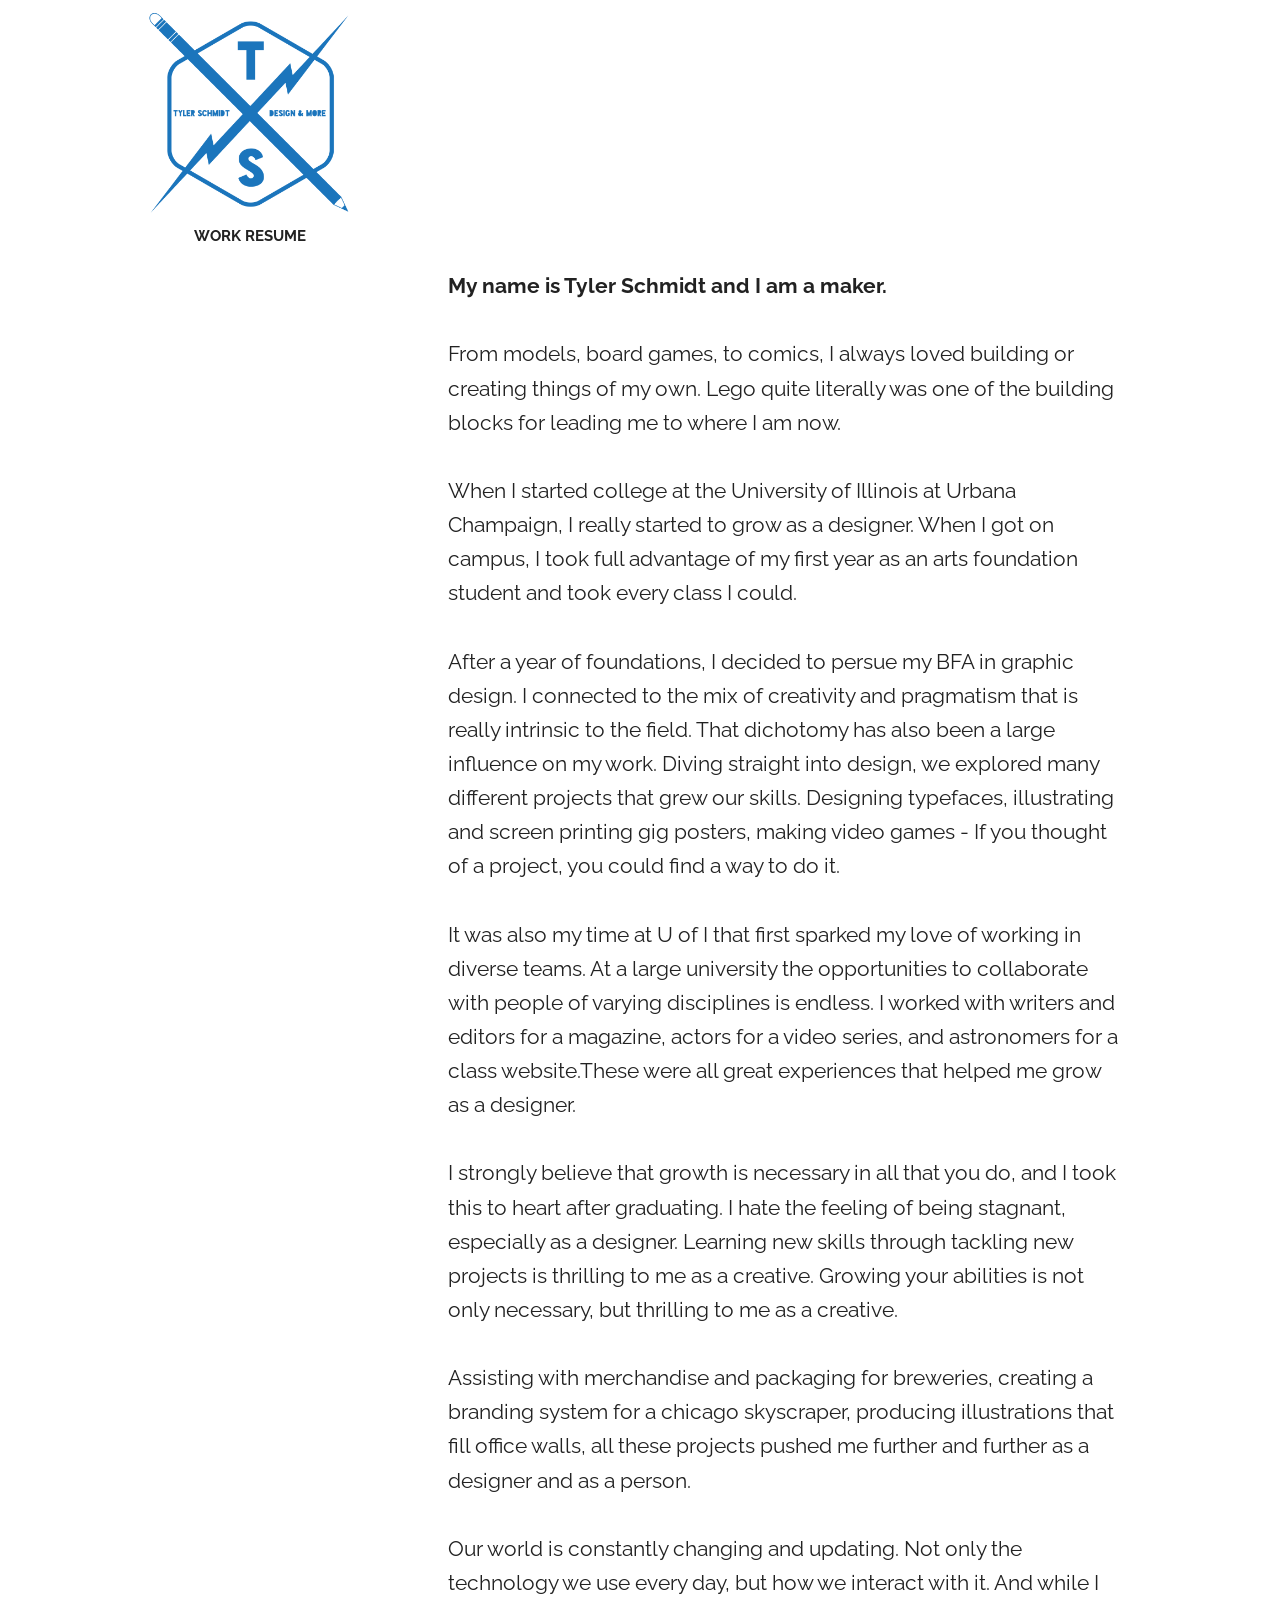
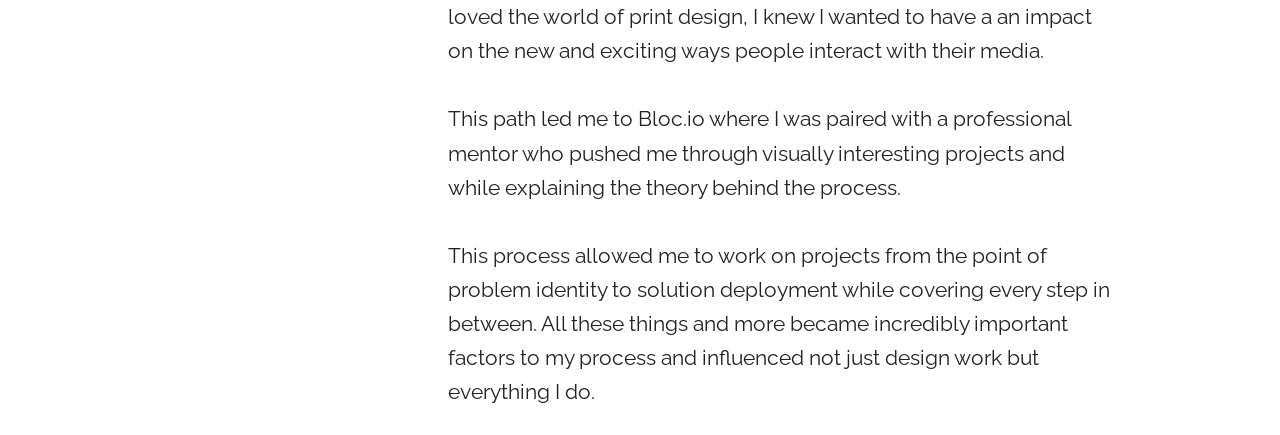
==== about.html @ 6296e6a7 "copy fix" ====
<!DOCTYPE html>
<html lang="en">
<head>

  <!-- Basic Page Needs
  –––––––––––––––––––––––––––––––––––––––––––––––––– -->
  <meta charset="utf-8">
  <title>Tyler Schmidt</title>
  <meta name="description" content="">
  <meta name="author" content="">

  <!-- Mobile Specific Metas
  –––––––––––––––––––––––––––––––––––––––––––––––––– -->
  <meta name="viewport" content="width=device-width, initial-scale=1">

  <!-- FONT
  –––––––––––––––––––––––––––––––––––––––––––––––––– -->
  <link href="//fonts.googleapis.com/css?family=Raleway:400,300,600" rel="stylesheet" type="text/css">

  <!-- CSS
  –––––––––––––––––––––––––––––––––––––––––––––––––– -->
  <link rel="stylesheet" href="css/styles.css">
  <link rel="stylesheet" href="css/normalize.css">
  <link rel="stylesheet" href="css/skeleton.css">

  <!-- Favicon
  –––––––––––––––––––––––––––––––––––––––––––––––––– -->
  <link rel="icon" type="image/png" href="images/favicon.png">

</head>
<body>

  <!-- Primary Page Layout
  –––––––––––––––––––––––––––––––––––––––––––––––––– -->
    <div class="container">
    <div class="row">
      <div class="fixed-left">
        <a href="work.html">
        <img class="scale" src="images/logo.png">
        </a>
        <br>
       <a href="work.html"><b>WORK</b></a>
       <a href="resume.html"><b>RESUME</b></a>
      </div>
      <div class="fixed-right">
        <div class="header"></div>
        <p>
          <br>
          <b>My name is Tyler Schmidt and I am a maker.</b>
          <br>
          <br>
          From models, board games, to comics, I always loved building or creating things of my own. Lego quite literally was one of the building blocks for leading me to where I am now.
          <br>
          <br>
          When I started college at the University of Illinois at Urbana Champaign, I really started to grow as a designer. When I got on campus, I took full advantage of my first year as an arts foundation student and took every class I could. 
          <br>
          <br>
          After a year of foundations, I decided to persue my BFA in graphic design. I connected to the mix of creativity and pragmatism that is really intrinsic to the field. That dichotomy has also been a large influence on my work. Diving straight into design, we explored many different projects that grew our skills. Designing typefaces, illustrating and screen printing gig posters, making video games - If you thought of a project, you could find a way to do it. 
          <br>
          <br>
          It was also my time at U of I that first sparked my love of working in diverse teams. At a large university the opportunities to collaborate with people of varying disciplines is endless. I worked with writers and editors for a magazine, actors for a video series, and astronomers for a class website.These were all great experiences that helped me grow as a designer.
          <br>
          <br>
          I strongly believe that growth is necessary in all that you do, and I took this to heart after graduating. I hate the feeling of being stagnant, especially as a designer. Learning new skills through tackling new projects is thrilling to me as a creative. Growing your abilities is not only necessary, but thrilling to me as a creative. 
          <br>
          <br>
          Assisting with merchandise and packaging for breweries, creating a branding system for a chicago skyscraper, producing illustrations that fill office walls, all these projects pushed me further and further as a designer and as a person.
          <br>
          <br>
          Our world is constantly changing and updating. Not only the technology we use every day, but how we interact with it. And while I loved the world of print design, I knew I wanted to have a an impact on the new and exciting ways people interact with their media. 
          <br>
          <br>
          This path led me to Bloc.io where I was paired with a professional mentor who pushed me through visually interesting projects and while explaining the theory behind the process.
          <br>
          <br>
          This process allowed me to work on projects from the point of problem identity to solution deployment while covering every step in between.
          All these things and more became incredibly important factors to my process and influenced not just design work but everything I do. 
        </p>
      </div>
    </div>
   </div>


<!-- End Document
  –––––––––––––––––––––––––––––––––––––––––––––––––– -->
</body>
</html>
---- css/styles.css ----
.scale {
  width: 90%;
}

.scale-work {
  max-width: 80%;
  padding-top: 15px;
  margin: auto;
}

.index-logo{
  width: 80%;
  margin-top: 40%;
}

.fixed-left {
  width: 80%;
  margin: 0 auto;
  text-align: center;
}

.fixed-right {
  width: 90%;
  margin: 0 5%;
}

.main-link {
  text-align: center;
  padding-top: 200px;
  color: white;
}

.main-nav {
  width: 50%;
  height: 33vh;
  text-align: center;
  float: left;
}

.tappist {
  width: 50%;
  height: 33vh;
  text-align: center;
  float: left;
  background-image: url('http://imgur.com/SDOyzI8.jpg');
  background-size: cover;
  background-position: center center;
}

.waystone {
  width: 50%;
  height: 33vh;
  text-align: center;
  float: left;
  background-image: url('http://imgur.com/ILhLf4K.jpg');
  background-size: cover;
  background-position: center center;
}

.branding {
  width: 50%;
  height: 33vh;
  text-align: center;
  float: left;
  background-image: url('http://i.imgur.com/ACU91BP.jpg');
  background-size: cover;
  background-position: center center;
}

.marketing {
  width: 50%;
  height: 33vh;
  text-align: center;
  float: left;
  background-image: url('http://imgur.com/lJAClPS.jpg');
  background-size: cover;
  background-position: center center;
}

.more {
  width: 50%;
  height: 33vh;
  text-align: center;
  float: left;
  background-image: url('http://imgur.com/Svy7tTg.jpg');
  background-size: cover;
  background-position: center center;
}

.tappist:hover > .overlay {
    position: absolute;
    top: 0;
    width:100%;
    height:100%;
    left: 0;
    background-color:#000;
    opacity:0.5;
    z-index: 100;
    display: block;
}

.info {
  display: none;
  position: absolute;
  top: 100px;
  left: 0;
  text-align: center;
}


@media (min-width: 768px) {
  .fixed-left {
    position: fixed;
    width: 18%;
    text-align: center;
    margin-left: -2%;
  }

  .fixed-right {
    width: 70%;
    margin-left: 30%;
  }

  .index-logo {
    width: 70%;
    margin-top: 10%;
  }

  .scale-work {
  height: 80%;
  padding-top: 15px;
}


}

article {
  padding-top: 50px;
}

.background-home {
  background-image: url('http://i.imgur.com/KMJ0G2o.jpg');
  background-size: cover;
  background-position: center center;
  height: 100vh;
  text-align: center;
  display: fixed;
}

.background {
  background-image: url('http://www.photos-public-domain.com/wp-content/uploads/2012/05/ivory-off-white-paper-texture.jpg');
  background-size: cover;
  background-position: center center;
  height: 100vh;
  text-align: center;
  display: fixed;
}

p {
  text-align: left;
  font-size: 16pt;
}

.internal-image {
  background-size: cover;
  background-position: center center;
  width: auto;
}

.header {
  background-image: url('http://i.imgur.com/KMJ0G2o.jpg');
  background-size: cover;
  background-position: center center;
  height: 25vh;
  margin-top: 10px;
  text-align: center;
}

.header-tap {
  background-image: url('http://imgur.com/SDOyzI8.jpg');
  background-size: cover;
  background-position: center center;
  height: 25vh;
  margin-top: 10px;
  text-align: center;
}

.header-waystone {
  background-image: url('http://imgur.com/ILhLf4K.jpg');
  background-size: cover;
  background-position: center center;
  height: 25vh;
  margin-top: 10px;
  text-align: center;
}

.rslides {
  position: relative;
  list-style: none;
  overflow: hidden;
  width: 100%;
  padding: 0;
  margin: 0;
  }

.rslides li {
  -webkit-backface-visibility: hidden;
  position: absolute;
  display: none;
  width: 100%;
  left: 0;
  top: 0;
  }

.rslides li:first-child {
  position: relative;
  display: block;
  float: left;
  }

.rslides img {
  display: block;
  height: auto;
  float: left;
  width: 100%;
  border: 0;
  }
---- css/skeleton.css ----
/*
* Skeleton V2.0.4
* Copyright 2014, Dave Gamache
* www.getskeleton.com
* Free to use under the MIT license.
* http://www.opensource.org/licenses/mit-license.php
* 12/29/2014
*/


/* Table of contents
––––––––––––––––––––––––––––––––––––––––––––––––––
- Grid
- Base Styles
- Typography
- Links
- Buttons
- Forms
- Lists
- Code
- Tables
- Spacing
- Utilities
- Clearing
- Media Queries
*/


/* Grid
–––––––––––––––––––––––––––––––––––––––––––––––––– */
.container {
  position: relative;
  width: 100%;
  max-width: 960px;
  margin: 0 auto;
  padding: 0 20px;
  box-sizing: border-box; }
.column,
.columns {
  width: 100%;
  float: left;
  box-sizing: border-box; }

/* For devices larger than 400px */
@media (min-width: 400px) {
  .container {
    width: 85%;
    padding: 0; }
}

/* For devices larger than 550px */
@media (min-width: 550px) {
  .container {
    width: 80%; }
  .column,
  .columns {
    margin-left: 4%; }
  .column:first-child,
  .columns:first-child {
    margin-left: 0; }

  .one.column,
  .one.columns                    { width: 4.66666666667%; }
  .two.columns                    { width: 13.3333333333%; }
  .three.columns                  { width: 22%;            }
  .four.columns                   { width: 30.6666666667%; }
  .five.columns                   { width: 39.3333333333%; }
  .six.columns                    { width: 48%;            }
  .seven.columns                  { width: 56.6666666667%; }
  .eight.columns                  { width: 65.3333333333%; }
  .nine.columns                   { width: 74.0%;          }
  .ten.columns                    { width: 82.6666666667%; }
  .eleven.columns                 { width: 91.3333333333%; }
  .twelve.columns                 { width: 100%; margin-left: 0; }

  .one-third.column               { width: 30.6666666667%; }
  .two-thirds.column              { width: 65.3333333333%; }

  .one-half.column                { width: 48%; }

  /* Offsets */
  .offset-by-one.column,
  .offset-by-one.columns          { margin-left: 8.66666666667%; }
  .offset-by-two.column,
  .offset-by-two.columns          { margin-left: 17.3333333333%; }
  .offset-by-three.column,
  .offset-by-three.columns        { margin-left: 26%;            }
  .offset-by-four.column,
  .offset-by-four.columns         { margin-left: 34.6666666667%; }
  .offset-by-five.column,
  .offset-by-five.columns         { margin-left: 43.3333333333%; }
  .offset-by-six.column,
  .offset-by-six.columns          { margin-left: 52%;            }
  .offset-by-seven.column,
  .offset-by-seven.columns        { margin-left: 60.6666666667%; }
  .offset-by-eight.column,
  .offset-by-eight.columns        { margin-left: 69.3333333333%; }
  .offset-by-nine.column,
  .offset-by-nine.columns         { margin-left: 78.0%;          }
  .offset-by-ten.column,
  .offset-by-ten.columns          { margin-left: 86.6666666667%; }
  .offset-by-eleven.column,
  .offset-by-eleven.columns       { margin-left: 95.3333333333%; }

  .offset-by-one-third.column,
  .offset-by-one-third.columns    { margin-left: 34.6666666667%; }
  .offset-by-two-thirds.column,
  .offset-by-two-thirds.columns   { margin-left: 69.3333333333%; }

  .offset-by-one-half.column,
  .offset-by-one-half.columns     { margin-left: 52%; }

}


/* Base Styles
–––––––––––––––––––––––––––––––––––––––––––––––––– */
/* NOTE
html is set to 62.5% so that all the REM measurements throughout Skeleton
are based on 10px sizing. So basically 1.5rem = 15px :) */
html {
  font-size: 62.5%; }
body {
  font-size: 1.5em; /* currently ems cause chrome bug misinterpreting rems on body element */
  line-height: 1.6;
  font-weight: 400;
  font-family: "Raleway", "HelveticaNeue", "Helvetica Neue", Helvetica, Arial, sans-serif;
  color: #222; }


/* Typography
–––––––––––––––––––––––––––––––––––––––––––––––––– */
h1, h2, h3, h4, h5, h6 {
  margin-top: 0;
  margin-bottom: 2rem;
  font-weight: 300; }
h1 { font-size: 4.0rem; line-height: 1.2;  letter-spacing: -.1rem;}
h2 { font-size: 3.6rem; line-height: 1.25; letter-spacing: -.1rem; }
h3 { font-size: 3.0rem; line-height: 1.3;  letter-spacing: -.1rem; }
h4 { font-size: 2.4rem; line-height: 1.35; letter-spacing: -.08rem; }
h5 { font-size: 1.8rem; line-height: 1.5;  letter-spacing: -.05rem; }
h6 { font-size: 1.5rem; line-height: 1.6;  letter-spacing: 0; }

/* Larger than phablet */
@media (min-width: 550px) {
  h1 { font-size: 5.0rem; }
  h2 { font-size: 4.2rem; }
  h3 { font-size: 3.6rem; }
  h4 { font-size: 3.0rem; }
  h5 { font-size: 2.4rem; }
  h6 { font-size: 1.5rem; }
}

p {
  margin-top: 0; }


/* Links
–––––––––––––––––––––––––––––––––––––––––––––––––– */
a {
  color: #222; 
  text-decoration:none
  }



/* Buttons
–––––––––––––––––––––––––––––––––––––––––––––––––– */
.button,
button,
input[type="submit"],
input[type="reset"],
input[type="button"] {
  display: inline-block;
  height: 38px;
  padding: 0 30px;
  color: #555;
  text-align: center;
  font-size: 11px;
  font-weight: 600;
  line-height: 38px;
  letter-spacing: .1rem;
  text-transform: uppercase;
  text-decoration: none;
  white-space: nowrap;
  background-color: transparent;
  border-radius: 4px;
  border: 1px solid #bbb;
  cursor: pointer;
  box-sizing: border-box; }
.button:hover,
button:hover,
input[type="submit"]:hover,
input[type="reset"]:hover,
input[type="button"]:hover,
.button:focus,
button:focus,
input[type="submit"]:focus,
input[type="reset"]:focus,
input[type="button"]:focus {
  color: #333;
  border-color: #888;
  outline: 0; }
.button.button-primary,
button.button-primary,
input[type="submit"].button-primary,
input[type="reset"].button-primary,
input[type="button"].button-primary {
  color: #FFF;
  background-color: #33C3F0;
  border-color: #33C3F0; }
.button.button-primary:hover,
button.button-primary:hover,
input[type="submit"].button-primary:hover,
input[type="reset"].button-primary:hover,
input[type="button"].button-primary:hover,
.button.button-primary:focus,
button.button-primary:focus,
input[type="submit"].button-primary:focus,
input[type="reset"].button-primary:focus,
input[type="button"].button-primary:focus {
  color: #FFF;
  background-color: #1EAEDB;
  border-color: #1EAEDB; }


/* Forms
–––––––––––––––––––––––––––––––––––––––––––––––––– */
input[type="email"],
input[type="number"],
input[type="search"],
input[type="text"],
input[type="tel"],
input[type="url"],
input[type="password"],
textarea,
select {
  height: 38px;
  padding: 6px 10px; /* The 6px vertically centers text on FF, ignored by Webkit */
  background-color: #fff;
  border: 1px solid #D1D1D1;
  border-radius: 4px;
  box-shadow: none;
  box-sizing: border-box; }
/* Removes awkward default styles on some inputs for iOS */
input[type="email"],
input[type="number"],
input[type="search"],
input[type="text"],
input[type="tel"],
input[type="url"],
input[type="password"],
textarea {
  -webkit-appearance: none;
     -moz-appearance: none;
          appearance: none; }
textarea {
  min-height: 65px;
  padding-top: 6px;
  padding-bottom: 6px; }
input[type="email"]:focus,
input[type="number"]:focus,
input[type="search"]:focus,
input[type="text"]:focus,
input[type="tel"]:focus,
input[type="url"]:focus,
input[type="password"]:focus,
textarea:focus,
select:focus {
  border: 1px solid #33C3F0;
  outline: 0; }
label,
legend {
  display: block;
  margin-bottom: .5rem;
  font-weight: 600; }
fieldset {
  padding: 0;
  border-width: 0; }
input[type="checkbox"],
input[type="radio"] {
  display: inline; }
label > .label-body {
  display: inline-block;
  margin-left: .5rem;
  font-weight: normal; }


/* Lists
–––––––––––––––––––––––––––––––––––––––––––––––––– */
ul {
  list-style: circle inside; }
ol {
  list-style: decimal inside; }
ol, ul {
  padding-left: 0;
  margin-top: 0; }
ul ul,
ul ol,
ol ol,
ol ul {
  margin: 1.5rem 0 1.5rem 3rem;
  font-size: 90%; }
li {
  margin-bottom: 1rem; }


/* Code
–––––––––––––––––––––––––––––––––––––––––––––––––– */
code {
  padding: .2rem .5rem;
  margin: 0 .2rem;
  font-size: 90%;
  white-space: nowrap;
  background: #F1F1F1;
  border: 1px solid #E1E1E1;
  border-radius: 4px; }
pre > code {
  display: block;
  padding: 1rem 1.5rem;
  white-space: pre; }


/* Tables
–––––––––––––––––––––––––––––––––––––––––––––––––– */
th,
td {
  padding: 12px 15px;
  text-align: left;
  border-bottom: 1px solid #E1E1E1; }
th:first-child,
td:first-child {
  padding-left: 0; }
th:last-child,
td:last-child {
  padding-right: 0; }


/* Spacing
–––––––––––––––––––––––––––––––––––––––––––––––––– */
button,
.button {
  margin-bottom: 1rem; }
input,
textarea,
select,
fieldset {
  margin-bottom: 1.5rem; }
pre,
blockquote,
dl,
figure,
table,
p,
ul,
ol,
form {
  margin-bottom: 2.5rem; }


/* Utilities
–––––––––––––––––––––––––––––––––––––––––––––––––– */
.u-full-width {
  width: 100%;
  box-sizing: border-box; }
.u-max-full-width {
  max-width: 100%;
  box-sizing: border-box; }
.u-pull-right {
  float: right; }
.u-pull-left {
  float: left; }


/* Misc
–––––––––––––––––––––––––––––––––––––––––––––––––– */
hr {
  margin-top: 3rem;
  margin-bottom: 3.5rem;
  border-width: 0;
  border-top: 1px solid #E1E1E1; }


/* Clearing
–––––––––––––––––––––––––––––––––––––––––––––––––– */

/* Self Clearing Goodness */
.container:after,
.row:after,
.u-cf {
  content: "";
  display: table;
  clear: both; }


/* Media Queries
–––––––––––––––––––––––––––––––––––––––––––––––––– */
/*
Note: The best way to structure the use of media queries is to create the queries
near the relevant code. For example, if you wanted to change the styles for buttons
on small devices, paste the mobile query code up in the buttons section and style it
there.
*/


/* Larger than mobile */
@media (min-width: 400px) {}

/* Larger than phablet (also point when grid becomes active) */
@media (min-width: 550px) {}

/* Larger than tablet */
@media (min-width: 750px) {}

/* Larger than desktop */
@media (min-width: 1000px) {}

/* Larger than Desktop HD */
@media (min-width: 1200px) {}
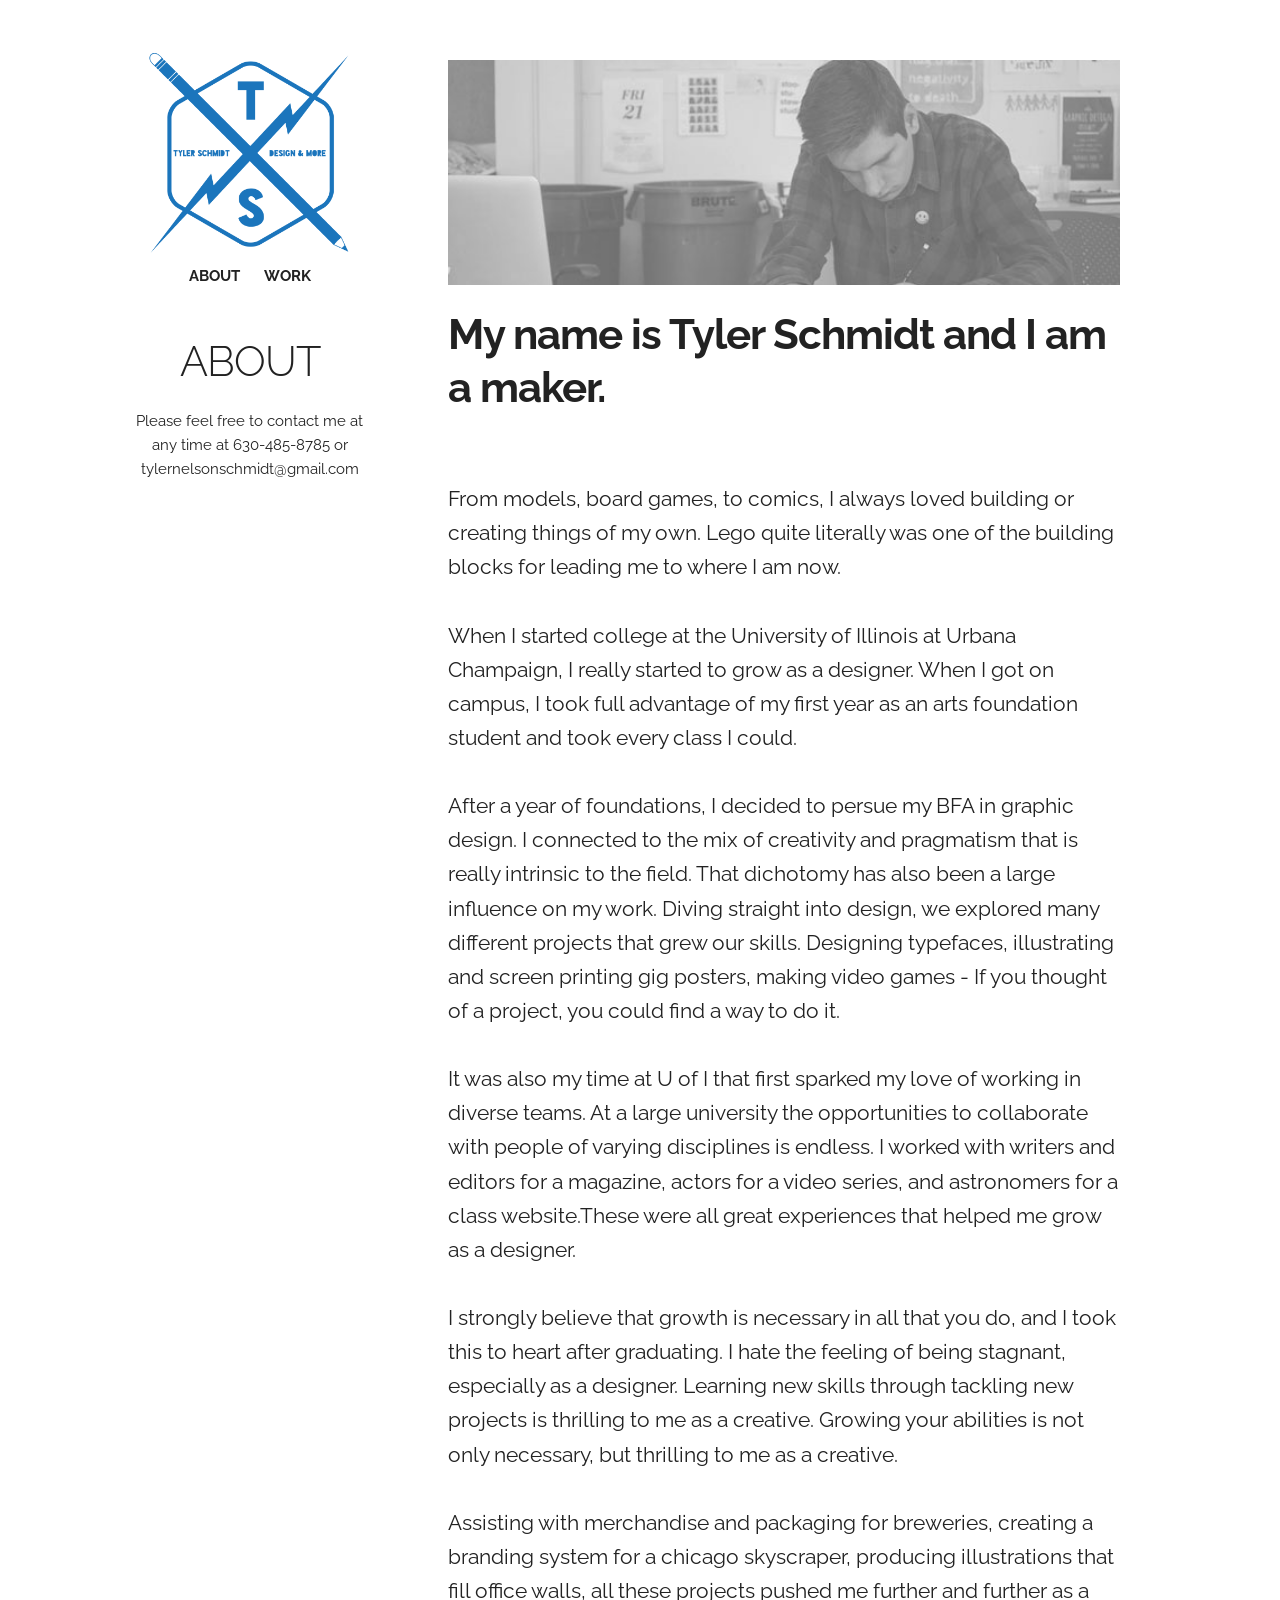
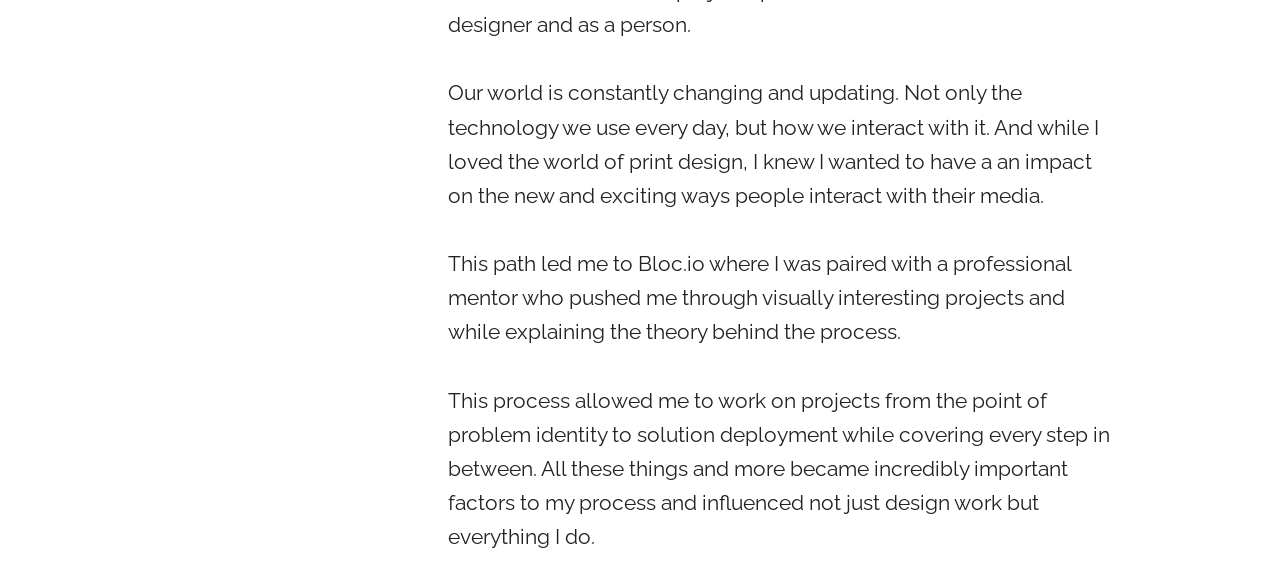
==== commit 887529f0: "morning changes" ====
--- a/about.html
+++ b/about.html
@@ -34,21 +34,28 @@
   –––––––––––––––––––––––––––––––––––––––––––––––––– -->
     <div class="container">
     <div class="row">
+      <article>
       <div class="fixed-left">
         <a href="work.html">
         <img class="scale" src="images/logo.png">
         </a>
         <br>
+        <div class="links">
+       <a href="about.html"><b>ABOUT</b></a>
        <a href="work.html"><b>WORK</b></a>
-       <a href="resume.html"><b>RESUME</b></a>
+     </div>
+       <br>
+       <br>
+       <h2>ABOUT</h2>
+       <h8>Please feel free to contact me at any time at 630-485-8785 or tylernelsonschmidt@gmail.com</h8>
       </div>
       <div class="fixed-right">
         <div class="header"></div>
-        <p>
           <br>
-          <b>My name is Tyler Schmidt and I am a maker.</b>
+          <h2><b>My name is Tyler Schmidt and I am a maker.</b></h2>
           <br>
           <br>
+          <p>
           From models, board games, to comics, I always loved building or creating things of my own. Lego quite literally was one of the building blocks for leading me to where I am now.
           <br>
           <br>
@@ -77,6 +84,7 @@
           All these things and more became incredibly important factors to my process and influenced not just design work but everything I do. 
         </p>
       </div>
+    </article>
     </div>
    </div>
 
--- a/css/styles.css
+++ b/css/styles.css
@@ -1,3 +1,11 @@
+.links {
+  word-spacing: 20px
+}
+
+.img {
+  max-width: 100%;
+}
+
 .scale {
   width: 90%;
 }
@@ -9,7 +17,7 @@
 }
 
 .index-logo{
-  width: 80%;
+  width: 70%;
   margin-top: 40%;
 }
 
@@ -42,7 +50,7 @@
   height: 33vh;
   text-align: center;
   float: left;
-  background-image: url('http://imgur.com/SDOyzI8.jpg');
+  background-image: url('../images/tappist.png');
   background-size: cover;
   background-position: center center;
 }
@@ -52,7 +60,7 @@
   height: 33vh;
   text-align: center;
   float: left;
-  background-image: url('http://imgur.com/ILhLf4K.jpg');
+  background-image: url('../images/waystone.jpg');
   background-size: cover;
   background-position: center center;
 }
@@ -62,7 +70,7 @@
   height: 33vh;
   text-align: center;
   float: left;
-  background-image: url('http://i.imgur.com/ACU91BP.jpg');
+  background-image: url('../images/homebrewing.jpg');
   background-size: cover;
   background-position: center center;
 }
@@ -72,7 +80,7 @@
   height: 33vh;
   text-align: center;
   float: left;
-  background-image: url('http://imgur.com/lJAClPS.jpg');
+  background-image: url('../images/marketing.jpg');
   background-size: cover;
   background-position: center center;
 }
@@ -82,7 +90,7 @@
   height: 33vh;
   text-align: center;
   float: left;
-  background-image: url('http://imgur.com/Svy7tTg.jpg');
+  background-image: url('../images/more.jpg');
   background-size: cover;
   background-position: center center;
 }
@@ -122,8 +130,8 @@
   }
 
   .index-logo {
-    width: 70%;
-    margin-top: 10%;
+    width: 50%;
+    margin-top: 20%;
   }
 
   .scale-work {
@@ -139,16 +147,7 @@
 }
 
 .background-home {
-  background-image: url('http://i.imgur.com/KMJ0G2o.jpg');
-  background-size: cover;
-  background-position: center center;
-  height: 100vh;
-  text-align: center;
-  display: fixed;
-}
-
-.background {
-  background-image: url('http://www.photos-public-domain.com/wp-content/uploads/2012/05/ivory-off-white-paper-texture.jpg');
+  background-image: url('../images/background.jpg');
   background-size: cover;
   background-position: center center;
   height: 100vh;
@@ -168,7 +167,7 @@
 }
 
 .header {
-  background-image: url('http://i.imgur.com/KMJ0G2o.jpg');
+  background-image: url('../images/me.jpg');
   background-size: cover;
   background-position: center center;
   height: 25vh;
@@ -177,7 +176,7 @@
 }
 
 .header-tap {
-  background-image: url('http://imgur.com/SDOyzI8.jpg');
+  background-image: url('../images/tappist.jpg');
   background-size: cover;
   background-position: center center;
   height: 25vh;
@@ -186,7 +185,7 @@
 }
 
 .header-waystone {
-  background-image: url('http://imgur.com/ILhLf4K.jpg');
+  background-image: url('../images/waytone-header.jpg');
   background-size: cover;
   background-position: center center;
   height: 25vh;
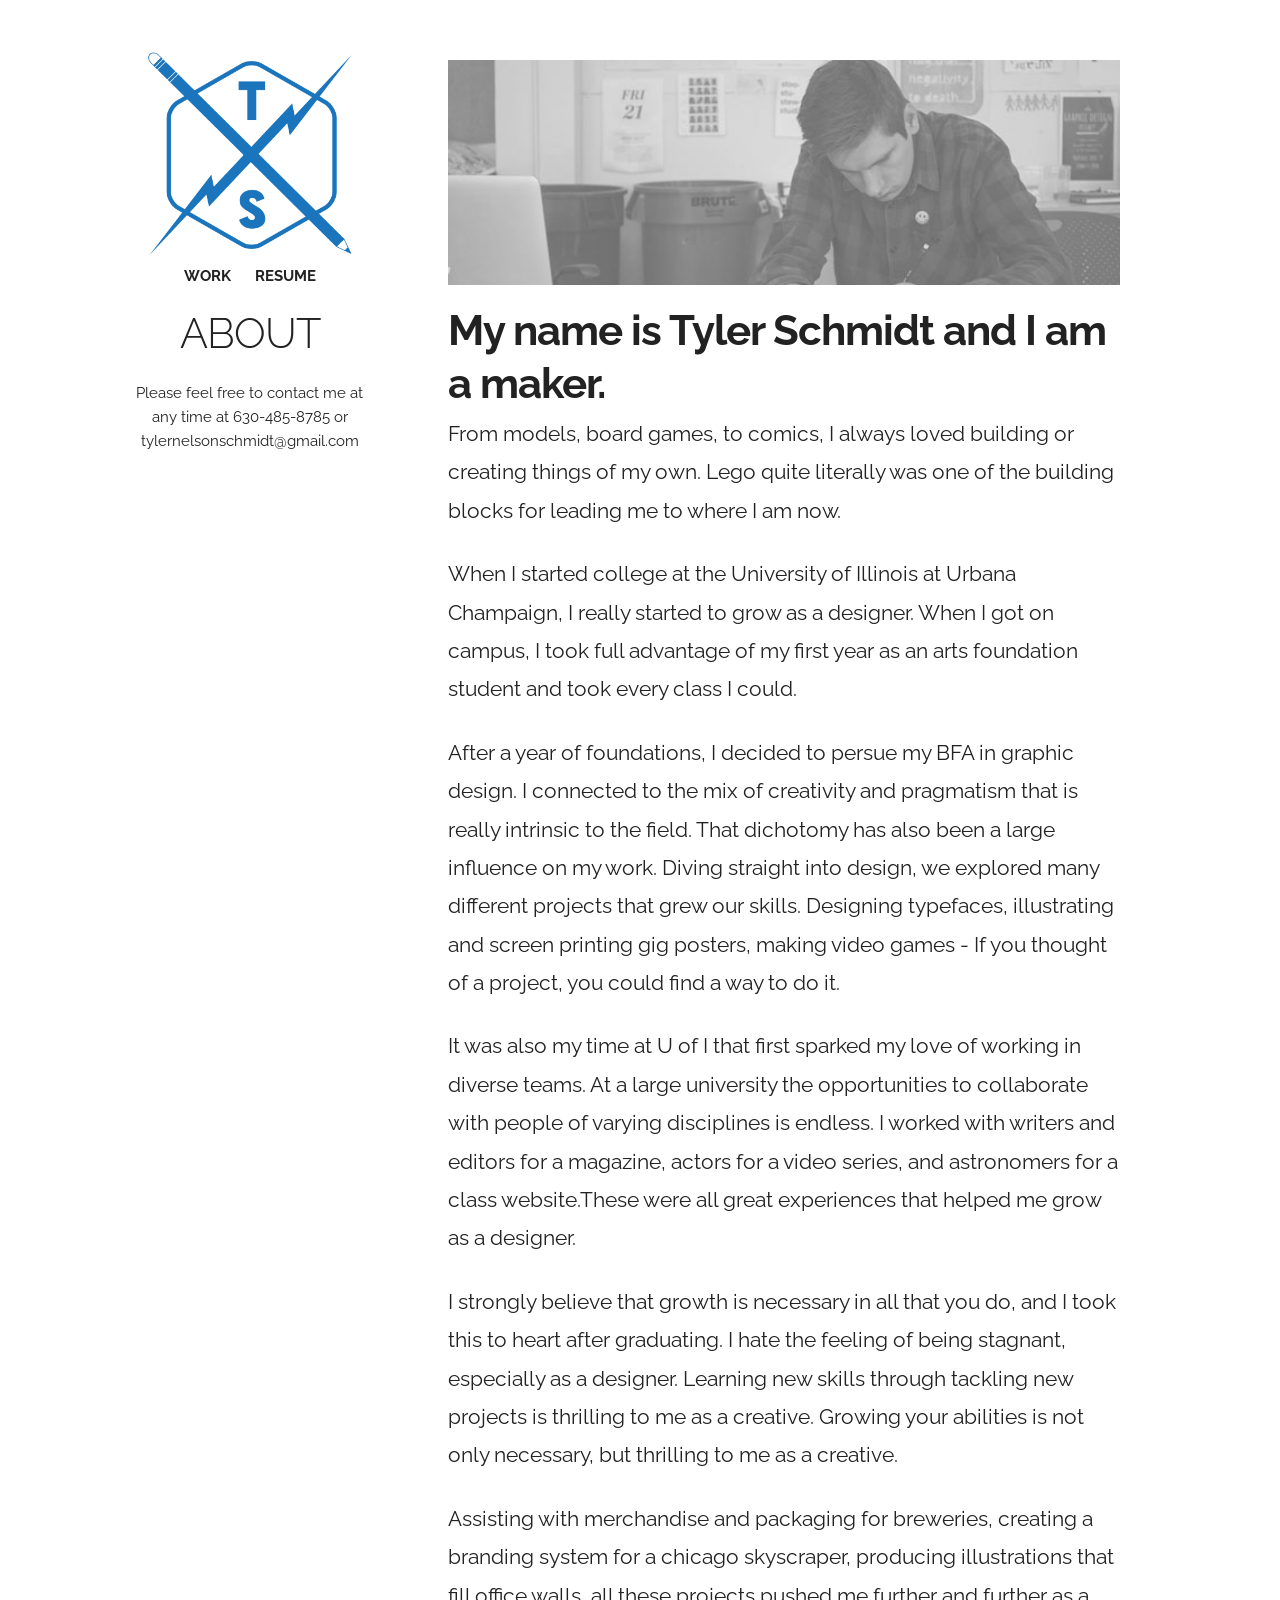
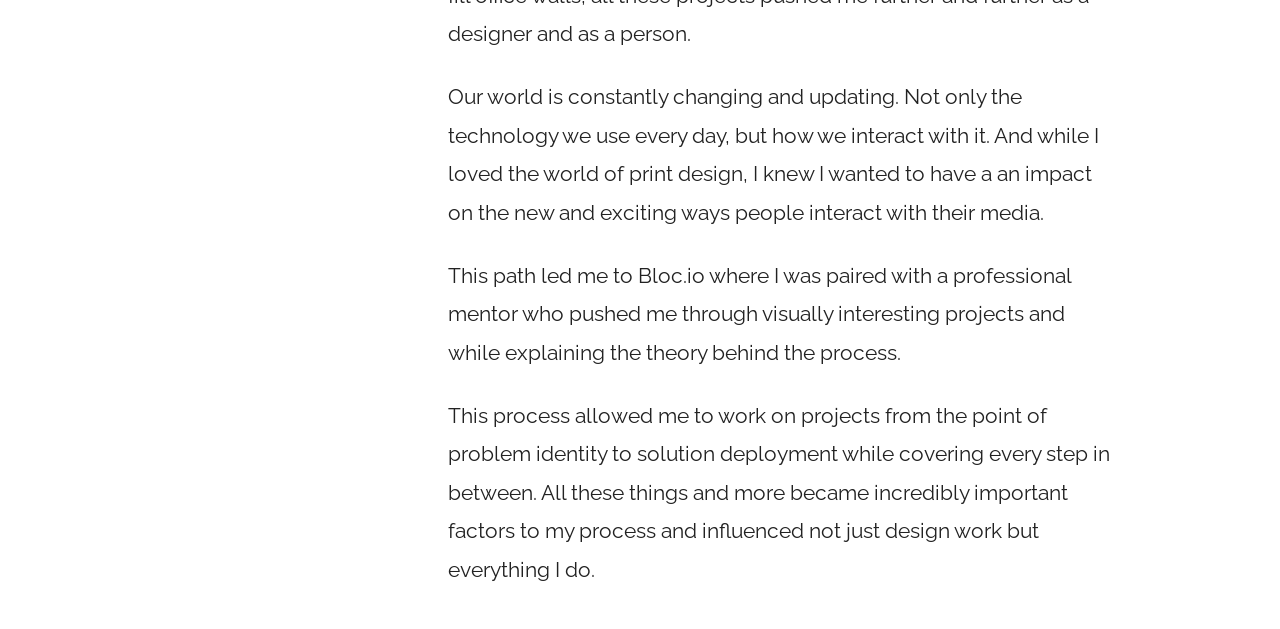
==== commit cae44f61: "removed brs" ====
--- a/about.html
+++ b/about.html
@@ -37,49 +37,43 @@
       <article>
       <div class="fixed-left">
         <a href="work.html">
-        <img class="scale" src="images/logo.png">
+        <img class="scale" src="images/logo-2.png">
         </a>
-        <br>
         <div class="links">
-       <a href="about.html"><b>ABOUT</b></a>
        <a href="work.html"><b>WORK</b></a>
+       <a href="resume.html"><b>RESUME</b></a>
      </div>
-       <br>
-       <br>
        <h2>ABOUT</h2>
        <h8>Please feel free to contact me at any time at 630-485-8785 or tylernelsonschmidt@gmail.com</h8>
       </div>
       <div class="fixed-right">
         <div class="header"></div>
-          <br>
           <h2><b>My name is Tyler Schmidt and I am a maker.</b></h2>
-          <br>
-          <br>
           <p>
           From models, board games, to comics, I always loved building or creating things of my own. Lego quite literally was one of the building blocks for leading me to where I am now.
-          <br>
-          <br>
+          </p>
+          <p>
           When I started college at the University of Illinois at Urbana Champaign, I really started to grow as a designer. When I got on campus, I took full advantage of my first year as an arts foundation student and took every class I could. 
-          <br>
-          <br>
+          </p>
+          <p>
           After a year of foundations, I decided to persue my BFA in graphic design. I connected to the mix of creativity and pragmatism that is really intrinsic to the field. That dichotomy has also been a large influence on my work. Diving straight into design, we explored many different projects that grew our skills. Designing typefaces, illustrating and screen printing gig posters, making video games - If you thought of a project, you could find a way to do it. 
-          <br>
-          <br>
+          </p>
+          <p>
           It was also my time at U of I that first sparked my love of working in diverse teams. At a large university the opportunities to collaborate with people of varying disciplines is endless. I worked with writers and editors for a magazine, actors for a video series, and astronomers for a class website.These were all great experiences that helped me grow as a designer.
-          <br>
-          <br>
+          </p>
+          <p>
           I strongly believe that growth is necessary in all that you do, and I took this to heart after graduating. I hate the feeling of being stagnant, especially as a designer. Learning new skills through tackling new projects is thrilling to me as a creative. Growing your abilities is not only necessary, but thrilling to me as a creative. 
-          <br>
-          <br>
+          </p>
+          <p>
           Assisting with merchandise and packaging for breweries, creating a branding system for a chicago skyscraper, producing illustrations that fill office walls, all these projects pushed me further and further as a designer and as a person.
-          <br>
-          <br>
+          </p>
+          <p>
           Our world is constantly changing and updating. Not only the technology we use every day, but how we interact with it. And while I loved the world of print design, I knew I wanted to have a an impact on the new and exciting ways people interact with their media. 
-          <br>
-          <br>
+          </p>
+          <p>
           This path led me to Bloc.io where I was paired with a professional mentor who pushed me through visually interesting projects and while explaining the theory behind the process.
-          <br>
-          <br>
+          </p>
+          <p>
           This process allowed me to work on projects from the point of problem identity to solution deployment while covering every step in between.
           All these things and more became incredibly important factors to my process and influenced not just design work but everything I do. 
         </p>
--- a/css/styles.css
+++ b/css/styles.css
@@ -146,6 +146,29 @@
   padding-top: 50px;
 }
 
+article p {
+  margin-top: -15px;
+  margin-bottom: 40px;
+  line-height: 1.8em;
+}
+
+article h4 {
+  margin-top: 20px;
+}
+
+article h2 {
+  margin-top: 20px;
+}
+
+article h3 {
+  margin-top: 30px;
+
+}
+
+article h5 {
+  margin-top: -20px;
+}
+
 .background-home {
   background-image: url('../images/background.jpg');
   background-size: cover;
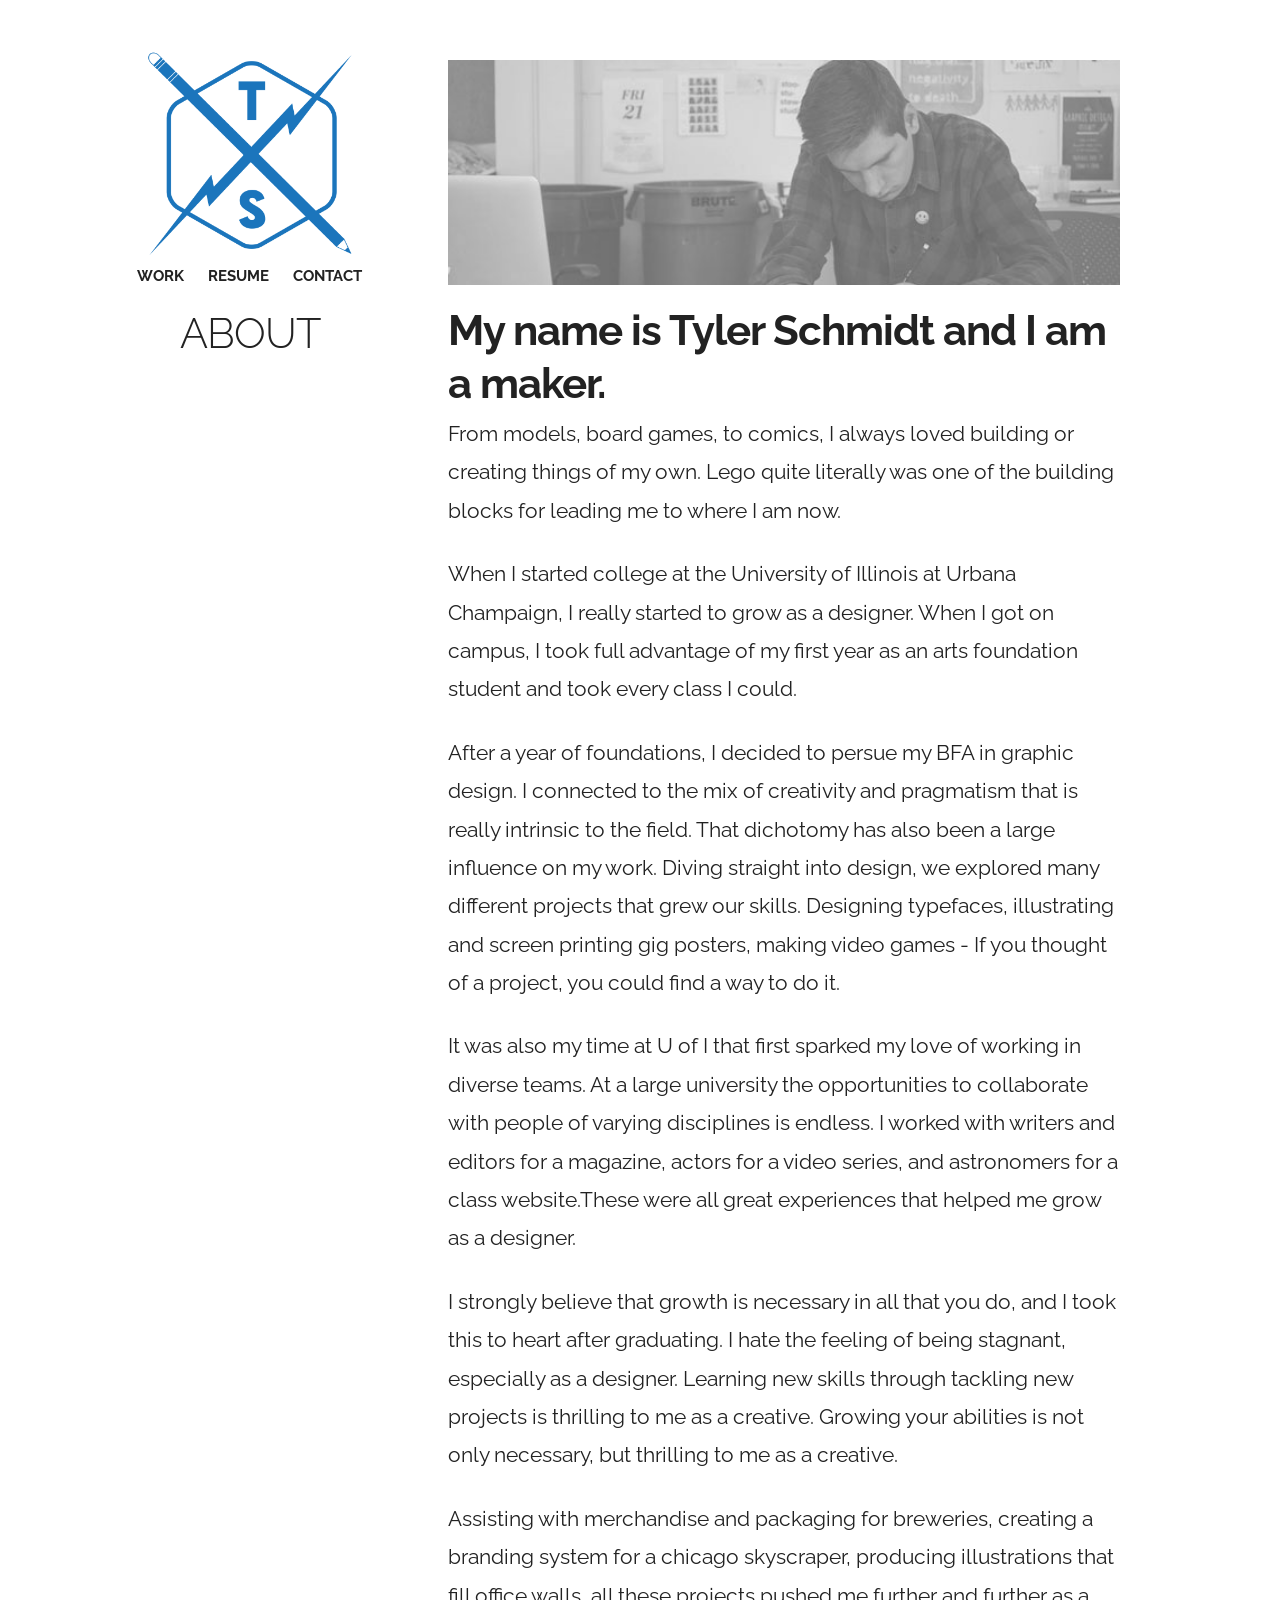
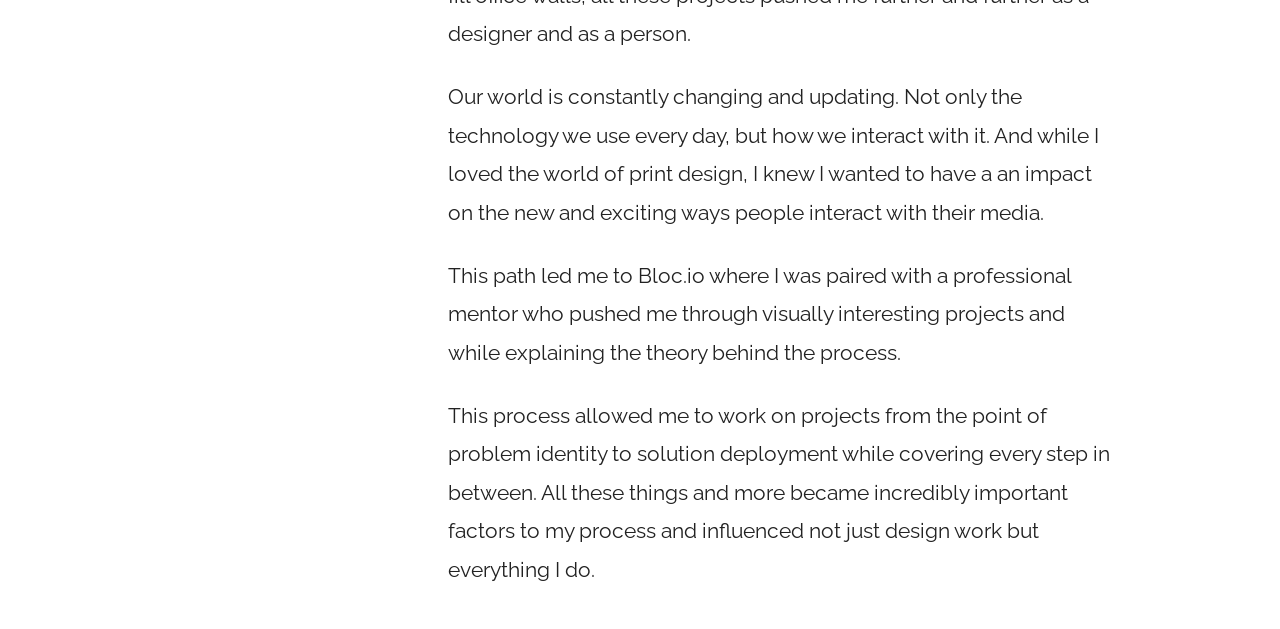
==== commit b20689f4: "fixed css order, added next project buttons, added contact page" ====
--- a/about.html
+++ b/about.html
@@ -19,9 +19,10 @@
 
   <!-- CSS
   –––––––––––––––––––––––––––––––––––––––––––––––––– -->
+  <link rel="stylesheet" href="css/skeleton.css">
+  <link rel="stylesheet" href="css/normalize.css">
   <link rel="stylesheet" href="css/styles.css">
-  <link rel="stylesheet" href="css/normalize.css">
-  <link rel="stylesheet" href="css/skeleton.css">
+  <link rel="stylesheet" href="css/dist/css/unslider.css">
 
   <!-- Favicon
   –––––––––––––––––––––––––––––––––––––––––––––––––– -->
@@ -42,9 +43,9 @@
         <div class="links">
        <a href="work.html"><b>WORK</b></a>
        <a href="resume.html"><b>RESUME</b></a>
-     </div>
+       <a href="contact.html"><b>CONTACT</b></a>
+        </div>
        <h2>ABOUT</h2>
-       <h8>Please feel free to contact me at any time at 630-485-8785 or tylernelsonschmidt@gmail.com</h8>
       </div>
       <div class="fixed-right">
         <div class="header"></div>
--- a/css/styles.css
+++ b/css/styles.css
@@ -140,8 +140,6 @@
 }
 
 
-}
-
 article {
   padding-top: 50px;
 }
--- a/css/dist/css/unslider.css
+++ b/css/dist/css/unslider.css
@@ -0,0 +1 @@
+.unslider{overflow:auto;margin:0;padding:0}.unslider-wrap{position:relative}.unslider-wrap.unslider-carousel li{float:left}.unslider-vertical>ul{height:100%}.unslider-vertical li{float:none;width:100%}.unslider-fade{position:relative}.unslider-fade .unslider-wrap li{position:absolute;left:0;top:0;right:0;z-index:8}.unslider-fade .unslider-wrap li.unslider-active{z-index:10}.unslider li,.unslider ol,.unslider ul{list-style:none;margin:0;padding:0;border:none}.unslider-arrow{position:absolute;left:20px;z-index:2;cursor:pointer}.unslider-arrow.next{left:auto;right:20px}
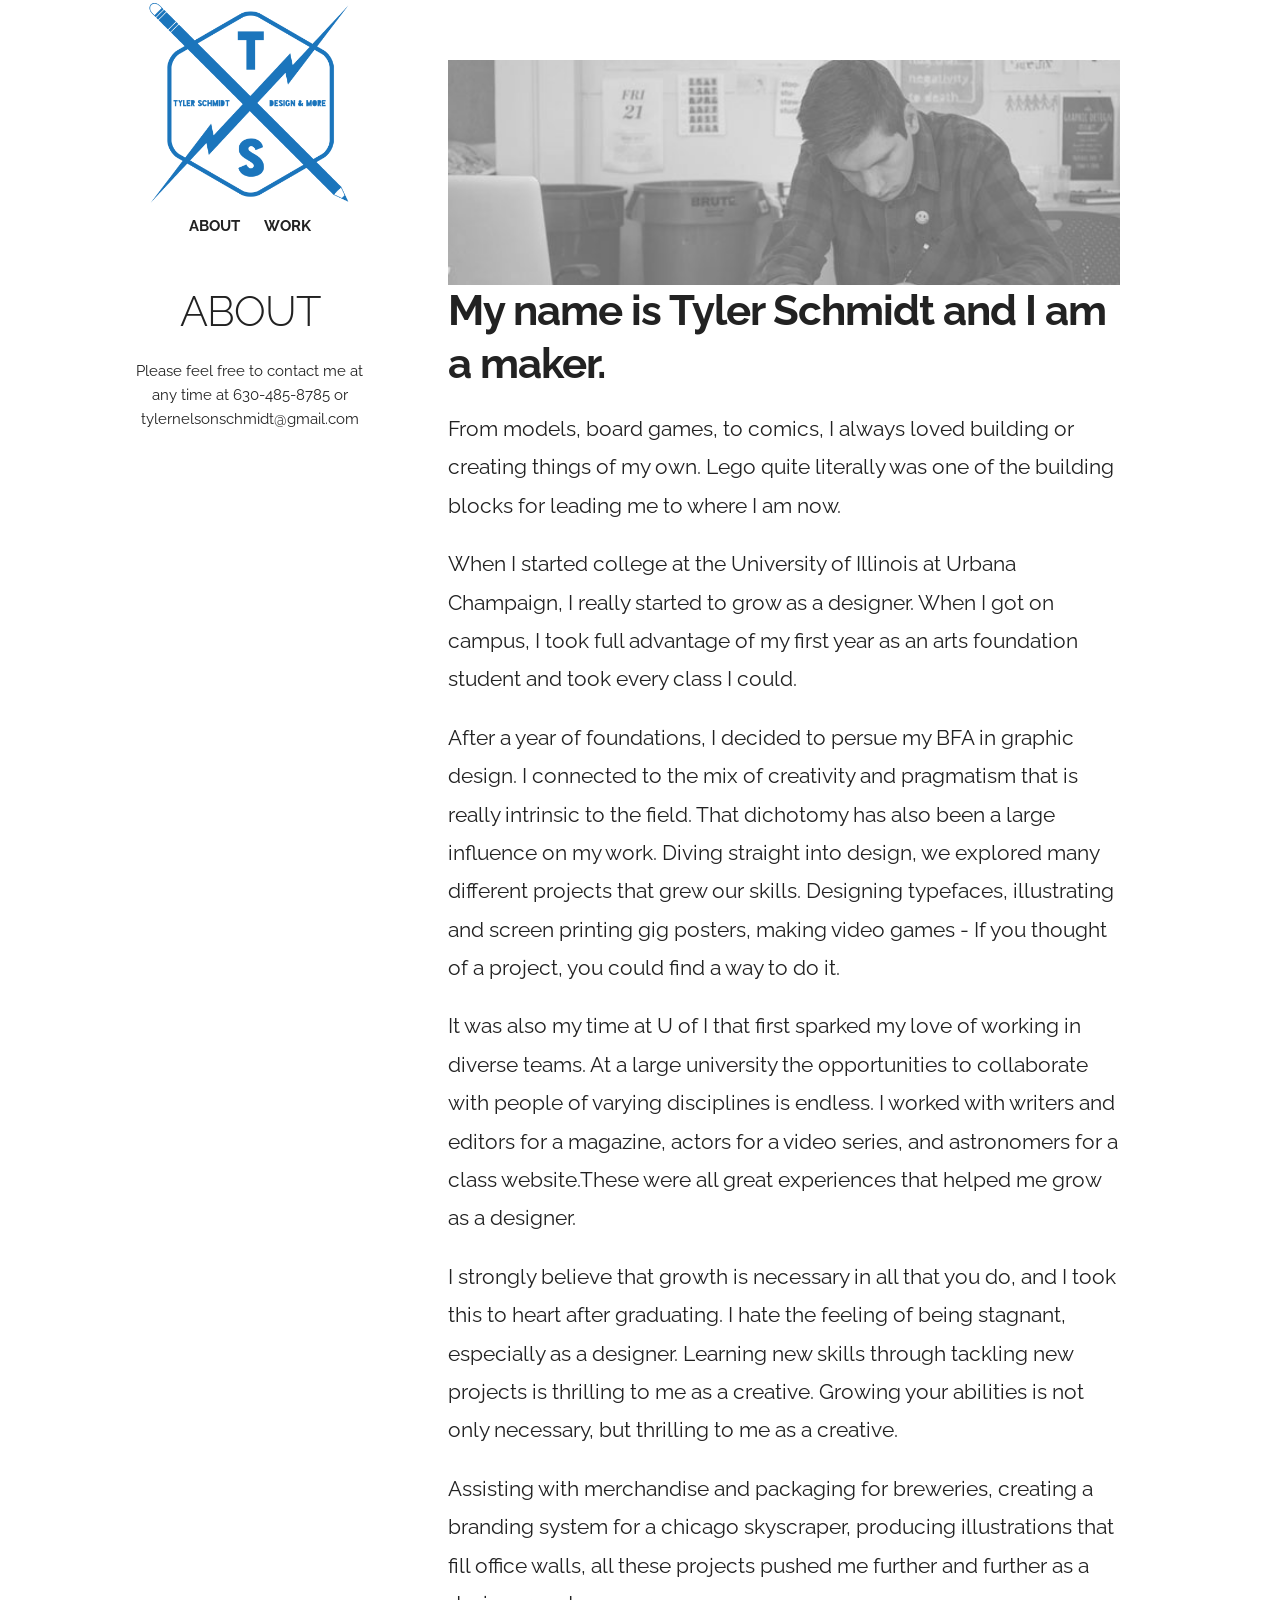
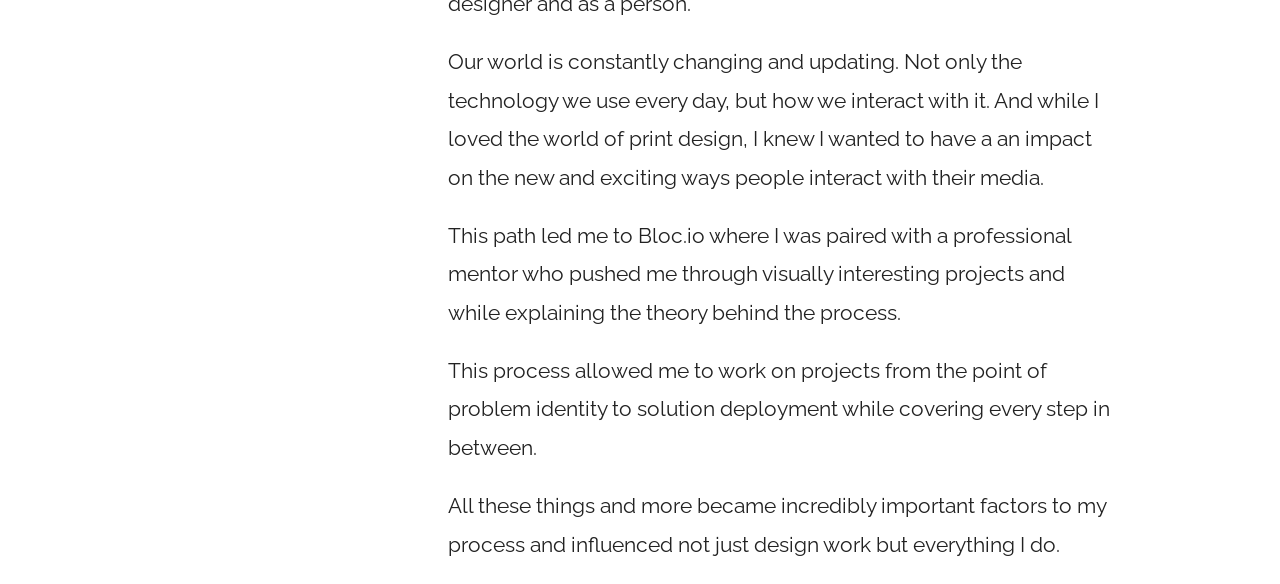
==== commit adf7de88: "Update from mentor session" ====
--- a/about.html
+++ b/about.html
@@ -19,10 +19,9 @@
 
   <!-- CSS
   –––––––––––––––––––––––––––––––––––––––––––––––––– -->
+  <link rel="stylesheet" href="css/normalize.css">
   <link rel="stylesheet" href="css/skeleton.css">
-  <link rel="stylesheet" href="css/normalize.css">
   <link rel="stylesheet" href="css/styles.css">
-  <link rel="stylesheet" href="css/dist/css/unslider.css">
 
   <!-- Favicon
   –––––––––––––––––––––––––––––––––––––––––––––––––– -->
@@ -35,49 +34,34 @@
   –––––––––––––––––––––––––––––––––––––––––––––––––– -->
     <div class="container">
     <div class="row">
-      <article>
       <div class="fixed-left">
         <a href="work.html">
-        <img class="scale" src="images/logo-2.png">
+        <img class="scale" src="images/logo.png">
         </a>
+        <br>
         <div class="links">
+       <a href="about.html"><b>ABOUT</b></a>
        <a href="work.html"><b>WORK</b></a>
-       <a href="resume.html"><b>RESUME</b></a>
-       <a href="contact.html"><b>CONTACT</b></a>
-        </div>
+     </div>
+       <br>
+       <br>
        <h2>ABOUT</h2>
+       <h8>Please feel free to contact me at any time at 630-485-8785 or tylernelsonschmidt@gmail.com</h8>
       </div>
       <div class="fixed-right">
+        <article>
         <div class="header"></div>
           <h2><b>My name is Tyler Schmidt and I am a maker.</b></h2>
-          <p>
-          From models, board games, to comics, I always loved building or creating things of my own. Lego quite literally was one of the building blocks for leading me to where I am now.
-          </p>
-          <p>
-          When I started college at the University of Illinois at Urbana Champaign, I really started to grow as a designer. When I got on campus, I took full advantage of my first year as an arts foundation student and took every class I could. 
-          </p>
-          <p>
-          After a year of foundations, I decided to persue my BFA in graphic design. I connected to the mix of creativity and pragmatism that is really intrinsic to the field. That dichotomy has also been a large influence on my work. Diving straight into design, we explored many different projects that grew our skills. Designing typefaces, illustrating and screen printing gig posters, making video games - If you thought of a project, you could find a way to do it. 
-          </p>
-          <p>
-          It was also my time at U of I that first sparked my love of working in diverse teams. At a large university the opportunities to collaborate with people of varying disciplines is endless. I worked with writers and editors for a magazine, actors for a video series, and astronomers for a class website.These were all great experiences that helped me grow as a designer.
-          </p>
-          <p>
-          I strongly believe that growth is necessary in all that you do, and I took this to heart after graduating. I hate the feeling of being stagnant, especially as a designer. Learning new skills through tackling new projects is thrilling to me as a creative. Growing your abilities is not only necessary, but thrilling to me as a creative. 
-          </p>
-          <p>
-          Assisting with merchandise and packaging for breweries, creating a branding system for a chicago skyscraper, producing illustrations that fill office walls, all these projects pushed me further and further as a designer and as a person.
-          </p>
-          <p>
-          Our world is constantly changing and updating. Not only the technology we use every day, but how we interact with it. And while I loved the world of print design, I knew I wanted to have a an impact on the new and exciting ways people interact with their media. 
-          </p>
-          <p>
-          This path led me to Bloc.io where I was paired with a professional mentor who pushed me through visually interesting projects and while explaining the theory behind the process.
-          </p>
-          <p>
-          This process allowed me to work on projects from the point of problem identity to solution deployment while covering every step in between.
-          All these things and more became incredibly important factors to my process and influenced not just design work but everything I do. 
-        </p>
+          <p>From models, board games, to comics, I always loved building or creating things of my own. Lego quite literally was one of the building blocks for leading me to where I am now.</p>
+          <p>When I started college at the University of Illinois at Urbana Champaign, I really started to grow as a designer. When I got on campus, I took full advantage of my first year as an arts foundation student and took every class I could.</p>
+          <p>After a year of foundations, I decided to persue my BFA in graphic design. I connected to the mix of creativity and pragmatism that is really intrinsic to the field. That dichotomy has also been a large influence on my work. Diving straight into design, we explored many different projects that grew our skills. Designing typefaces, illustrating and screen printing gig posters, making video games - If you thought of a project, you could find a way to do it.</p>
+          <p>It was also my time at U of I that first sparked my love of working in diverse teams. At a large university the opportunities to collaborate with people of varying disciplines is endless. I worked with writers and editors for a magazine, actors for a video series, and astronomers for a class website.These were all great experiences that helped me grow as a designer.</p>
+          <p>I strongly believe that growth is necessary in all that you do, and I took this to heart after graduating. I hate the feeling of being stagnant, especially as a designer. Learning new skills through tackling new projects is thrilling to me as a creative. Growing your abilities is not only necessary, but thrilling to me as a creative.</p>
+          <p>Assisting with merchandise and packaging for breweries, creating a branding system for a chicago skyscraper, producing illustrations that fill office walls, all these projects pushed me further and further as a designer and as a person.</p>
+          <p>Our world is constantly changing and updating. Not only the technology we use every day, but how we interact with it. And while I loved the world of print design, I knew I wanted to have a an impact on the new and exciting ways people interact with their media.</p>
+          <p>This path led me to Bloc.io where I was paired with a professional mentor who pushed me through visually interesting projects and while explaining the theory behind the process.</p>
+          <p>This process allowed me to work on projects from the point of problem identity to solution deployment while covering every step in between.</p>
+          <p>All these things and more became incredibly important factors to my process and influenced not just design work but everything I do.</p>
       </div>
     </article>
     </div>
--- a/css/styles.css
+++ b/css/styles.css
@@ -1,3 +1,4 @@
+
 .links {
   word-spacing: 20px
 }
@@ -140,31 +141,15 @@
 }
 
 
+}
+
 article {
   padding-top: 50px;
 }
 
 article p {
-  margin-top: -15px;
-  margin-bottom: 40px;
+  margin-bottom: 20px;
   line-height: 1.8em;
-}
-
-article h4 {
-  margin-top: 20px;
-}
-
-article h2 {
-  margin-top: 20px;
-}
-
-article h3 {
-  margin-top: 30px;
-
-}
-
-article h5 {
-  margin-top: -20px;
 }
 
 .background-home {
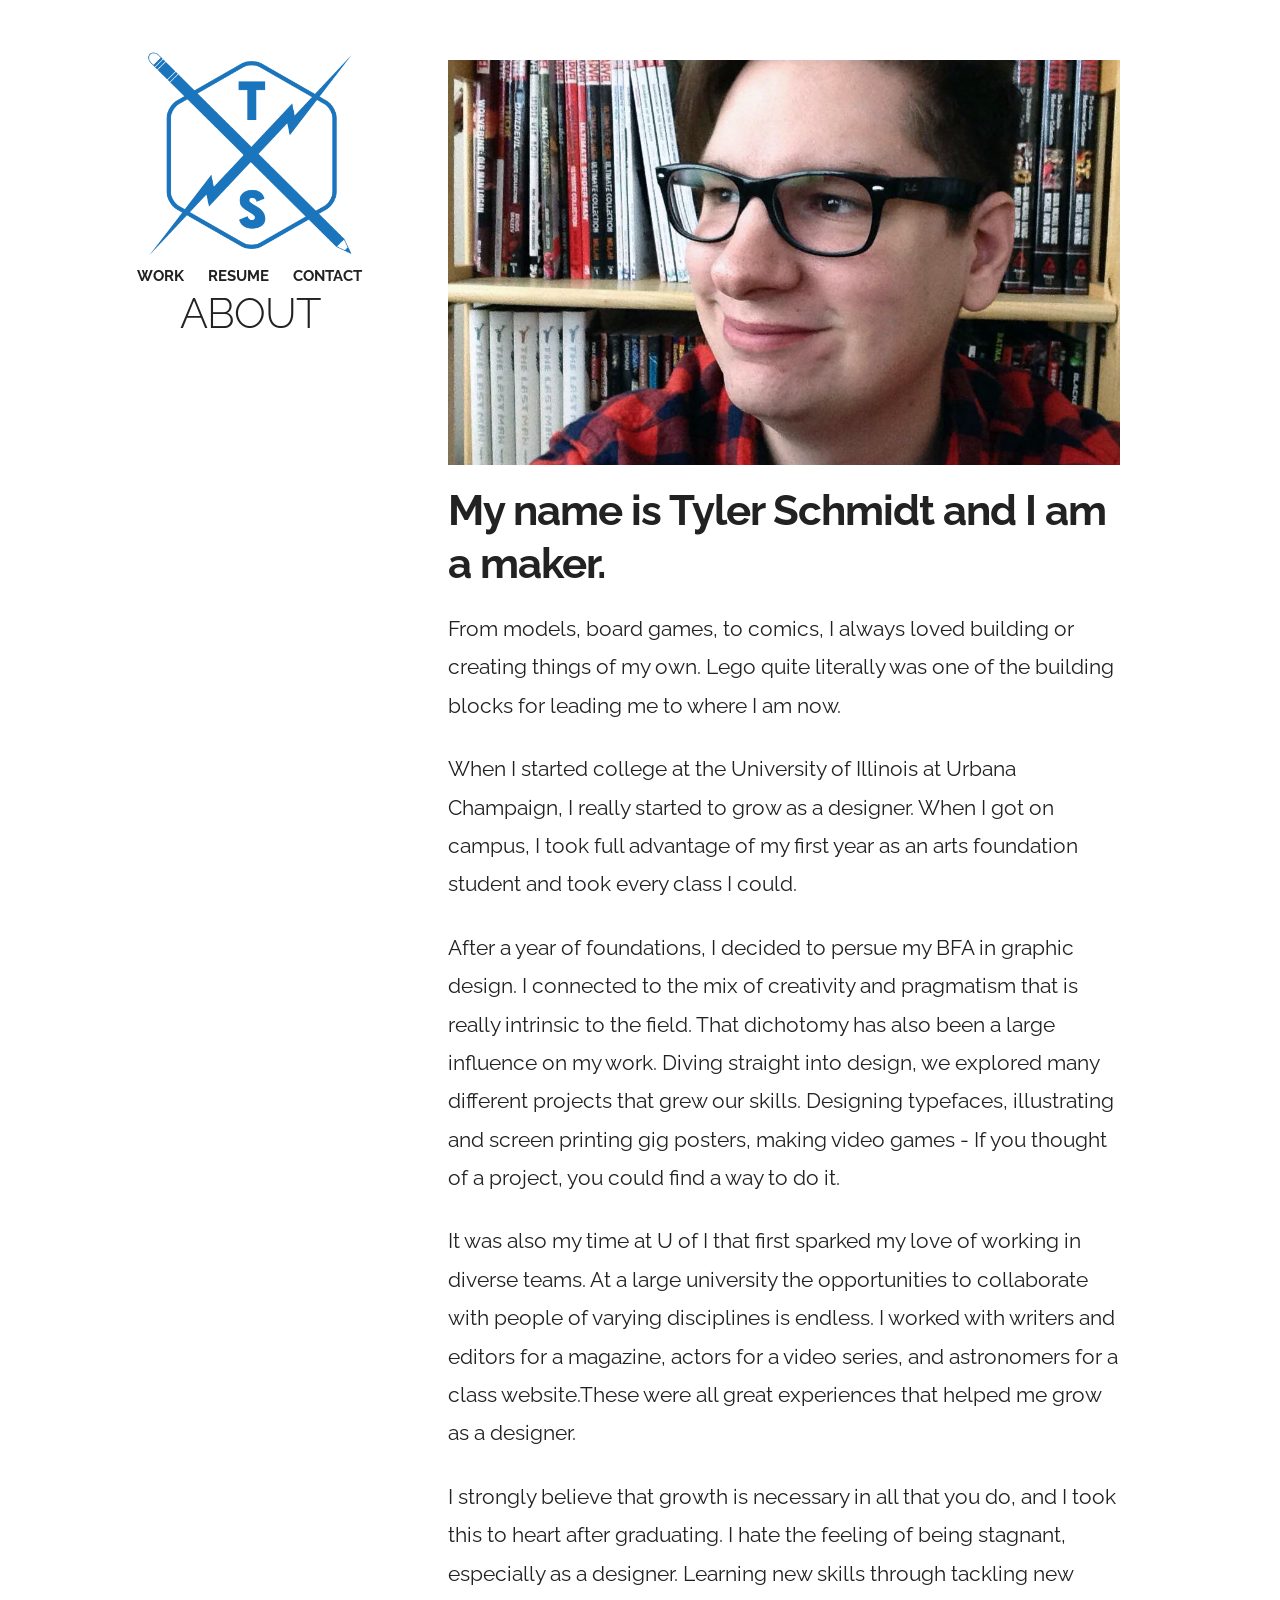
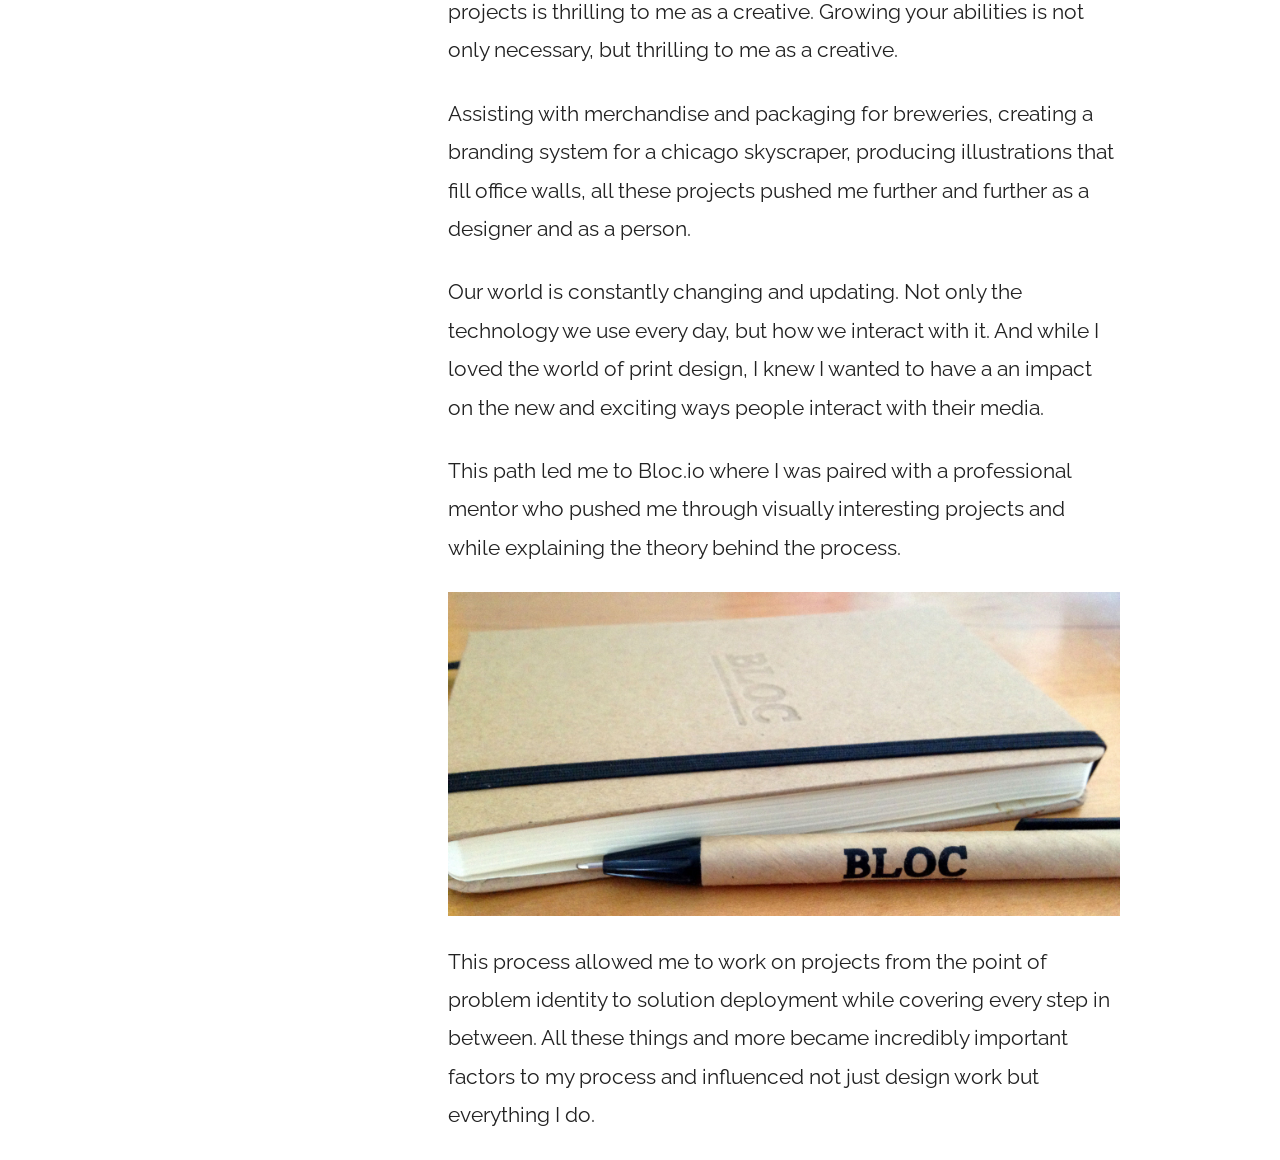
==== commit 23f017ca: "fixed index on mobile" ====
--- a/about.html
+++ b/about.html
@@ -19,13 +19,14 @@
 
   <!-- CSS
   –––––––––––––––––––––––––––––––––––––––––––––––––– -->
+  <link rel="stylesheet" href="css/skeleton.css">
   <link rel="stylesheet" href="css/normalize.css">
-  <link rel="stylesheet" href="css/skeleton.css">
   <link rel="stylesheet" href="css/styles.css">
+  <link rel="stylesheet" href="css/dist/css/unslider.css">
 
   <!-- Favicon
   –––––––––––––––––––––––––––––––––––––––––––––––––– -->
-  <link rel="icon" type="image/png" href="images/favicon.png">
+  <link rel="icon" type="image/png" href="images/logo-2.png">
 
 </head>
 <body>
@@ -34,34 +35,50 @@
   –––––––––––––––––––––––––––––––––––––––––––––––––– -->
     <div class="container">
     <div class="row">
+      <article>
       <div class="fixed-left">
         <a href="work.html">
-        <img class="scale" src="images/logo.png">
+        <img class="scale" src="images/logo-2.png">
         </a>
-        <br>
         <div class="links">
-       <a href="about.html"><b>ABOUT</b></a>
        <a href="work.html"><b>WORK</b></a>
-     </div>
-       <br>
-       <br>
+       <a href="resume.html"><b>RESUME</b></a>
+       <a href="contact.html"><b>CONTACT</b></a>
+        </div>
        <h2>ABOUT</h2>
-       <h8>Please feel free to contact me at any time at 630-485-8785 or tylernelsonschmidt@gmail.com</h8>
       </div>
       <div class="fixed-right">
-        <article>
         <div class="header"></div>
-          <h2><b>My name is Tyler Schmidt and I am a maker.</b></h2>
-          <p>From models, board games, to comics, I always loved building or creating things of my own. Lego quite literally was one of the building blocks for leading me to where I am now.</p>
-          <p>When I started college at the University of Illinois at Urbana Champaign, I really started to grow as a designer. When I got on campus, I took full advantage of my first year as an arts foundation student and took every class I could.</p>
-          <p>After a year of foundations, I decided to persue my BFA in graphic design. I connected to the mix of creativity and pragmatism that is really intrinsic to the field. That dichotomy has also been a large influence on my work. Diving straight into design, we explored many different projects that grew our skills. Designing typefaces, illustrating and screen printing gig posters, making video games - If you thought of a project, you could find a way to do it.</p>
-          <p>It was also my time at U of I that first sparked my love of working in diverse teams. At a large university the opportunities to collaborate with people of varying disciplines is endless. I worked with writers and editors for a magazine, actors for a video series, and astronomers for a class website.These were all great experiences that helped me grow as a designer.</p>
-          <p>I strongly believe that growth is necessary in all that you do, and I took this to heart after graduating. I hate the feeling of being stagnant, especially as a designer. Learning new skills through tackling new projects is thrilling to me as a creative. Growing your abilities is not only necessary, but thrilling to me as a creative.</p>
-          <p>Assisting with merchandise and packaging for breweries, creating a branding system for a chicago skyscraper, producing illustrations that fill office walls, all these projects pushed me further and further as a designer and as a person.</p>
-          <p>Our world is constantly changing and updating. Not only the technology we use every day, but how we interact with it. And while I loved the world of print design, I knew I wanted to have a an impact on the new and exciting ways people interact with their media.</p>
-          <p>This path led me to Bloc.io where I was paired with a professional mentor who pushed me through visually interesting projects and while explaining the theory behind the process.</p>
-          <p>This process allowed me to work on projects from the point of problem identity to solution deployment while covering every step in between.</p>
-          <p>All these things and more became incredibly important factors to my process and influenced not just design work but everything I do.</p>
+          <h2 class="bold">My name is Tyler Schmidt and I am a maker.</h2>
+          <p>
+          From models, board games, to comics, I always loved building or creating things of my own. Lego quite literally was one of the building blocks for leading me to where I am now.
+          </p>
+          <p>
+          When I started college at the University of Illinois at Urbana Champaign, I really started to grow as a designer. When I got on campus, I took full advantage of my first year as an arts foundation student and took every class I could. 
+          </p>
+          <p>
+          After a year of foundations, I decided to persue my BFA in graphic design. I connected to the mix of creativity and pragmatism that is really intrinsic to the field. That dichotomy has also been a large influence on my work. Diving straight into design, we explored many different projects that grew our skills. Designing typefaces, illustrating and screen printing gig posters, making video games - If you thought of a project, you could find a way to do it. 
+          </p>
+          <p>
+          It was also my time at U of I that first sparked my love of working in diverse teams. At a large university the opportunities to collaborate with people of varying disciplines is endless. I worked with writers and editors for a magazine, actors for a video series, and astronomers for a class website.These were all great experiences that helped me grow as a designer.
+          </p>
+          <p>
+          I strongly believe that growth is necessary in all that you do, and I took this to heart after graduating. I hate the feeling of being stagnant, especially as a designer. Learning new skills through tackling new projects is thrilling to me as a creative. Growing your abilities is not only necessary, but thrilling to me as a creative. 
+          </p>
+          <p>
+          Assisting with merchandise and packaging for breweries, creating a branding system for a chicago skyscraper, producing illustrations that fill office walls, all these projects pushed me further and further as a designer and as a person.
+          </p>
+          <p>
+          Our world is constantly changing and updating. Not only the technology we use every day, but how we interact with it. And while I loved the world of print design, I knew I wanted to have a an impact on the new and exciting ways people interact with their media. 
+          </p>
+          <p>
+          This path led me to Bloc.io where I was paired with a professional mentor who pushed me through visually interesting projects and while explaining the theory behind the process.
+          </p>
+          <img class="img" src="images/bloc.jpg">
+          <p>
+          This process allowed me to work on projects from the point of problem identity to solution deployment while covering every step in between.
+          All these things and more became incredibly important factors to my process and influenced not just design work but everything I do. 
+        </p>
       </div>
     </article>
     </div>
--- a/css/styles.css
+++ b/css/styles.css
@@ -1,20 +1,20 @@
-
 .links {
   word-spacing: 20px
 }
 
 .img {
   max-width: 100%;
-}
-
-.scale {
-  width: 90%;
+  padding-bottom: 20px;
 }
 
 .scale-work {
   max-width: 80%;
   padding-top: 15px;
   margin: auto;
+}
+
+.scale {
+  width: 70%;
 }
 
 .index-logo{
@@ -116,6 +116,47 @@
   text-align: center;
 }
 
+.background-home {
+  background-image: url('../images/background.jpg');
+  background-size: cover;
+  background-position: center center;
+  height: 100vh;
+  text-align: center;
+  display: fixed;
+}
+
+.header {
+  background-image: url('../images/me.jpg');
+  background-size: cover;
+  background-position: center center;
+  height: 45vh;
+  margin-top: 10px;
+  text-align: center;
+  margin-bottom: 20px;
+}
+
+.header-tap {
+  background-image: url('../images/tappist.jpg');
+  background-size: cover;
+  background-position: center center;
+  height: 25vh;
+  margin-top: 10px;
+  text-align: center;
+}
+
+.header-waystone {
+  background-image: url('../images/waystone-header.jpg');
+  background-size: cover;
+  background-position: center center;
+  height: 25vh;
+  margin-top: 10px;
+  text-align: center;
+}
+
+.bold {
+  font-weight: 700;
+}
+
 
 @media (min-width: 768px) {
   .fixed-left {
@@ -138,27 +179,36 @@
   .scale-work {
   height: 80%;
   padding-top: 15px;
-}
-
-
-}
+  }
+
+  .background-home {
+  background-image: url('../images/background.jpg');
+  background-size: cover;
+  background-position: center center;
+  height: 100vh;
+  text-align: center;
+  display: fixed;
+  }  
+
+  .scale {
+  width: 90%;
+  }
+  
+  .img {
+  max-width: 100%;
+  padding-bottom: 20px;
+  }
+}
+
+
+
 
 article {
   padding-top: 50px;
 }
 
 article p {
-  margin-bottom: 20px;
   line-height: 1.8em;
-}
-
-.background-home {
-  background-image: url('../images/background.jpg');
-  background-size: cover;
-  background-position: center center;
-  height: 100vh;
-  text-align: center;
-  display: fixed;
 }
 
 p {
@@ -166,67 +216,5 @@
   font-size: 16pt;
 }
 
-.internal-image {
-  background-size: cover;
-  background-position: center center;
-  width: auto;
-}
-
-.header {
-  background-image: url('../images/me.jpg');
-  background-size: cover;
-  background-position: center center;
-  height: 25vh;
-  margin-top: 10px;
-  text-align: center;
-}
-
-.header-tap {
-  background-image: url('../images/tappist.jpg');
-  background-size: cover;
-  background-position: center center;
-  height: 25vh;
-  margin-top: 10px;
-  text-align: center;
-}
-
-.header-waystone {
-  background-image: url('../images/waytone-header.jpg');
-  background-size: cover;
-  background-position: center center;
-  height: 25vh;
-  margin-top: 10px;
-  text-align: center;
-}
-
-.rslides {
-  position: relative;
-  list-style: none;
-  overflow: hidden;
-  width: 100%;
-  padding: 0;
-  margin: 0;
-  }
-
-.rslides li {
-  -webkit-backface-visibility: hidden;
-  position: absolute;
-  display: none;
-  width: 100%;
-  left: 0;
-  top: 0;
-  }
-
-.rslides li:first-child {
-  position: relative;
-  display: block;
-  float: left;
-  }
-
-.rslides img {
-  display: block;
-  height: auto;
-  float: left;
-  width: 100%;
-  border: 0;
-  }
+
+
--- a/css/dist/css/unslider.css
+++ b/css/dist/css/unslider.css
@@ -0,0 +1 @@
+.unslider{overflow:auto;margin:0;padding:0}.unslider-wrap{position:relative}.unslider-wrap.unslider-carousel li{float:left}.unslider-vertical>ul{height:100%}.unslider-vertical li{float:none;width:100%}.unslider-fade{position:relative}.unslider-fade .unslider-wrap li{position:absolute;left:0;top:0;right:0;z-index:8}.unslider-fade .unslider-wrap li.unslider-active{z-index:10}.unslider li,.unslider ol,.unslider ul{list-style:none;margin:0;padding:0;border:none}.unslider-arrow{position:absolute;left:20px;z-index:2;cursor:pointer}.unslider-arrow.next{left:auto;right:20px}
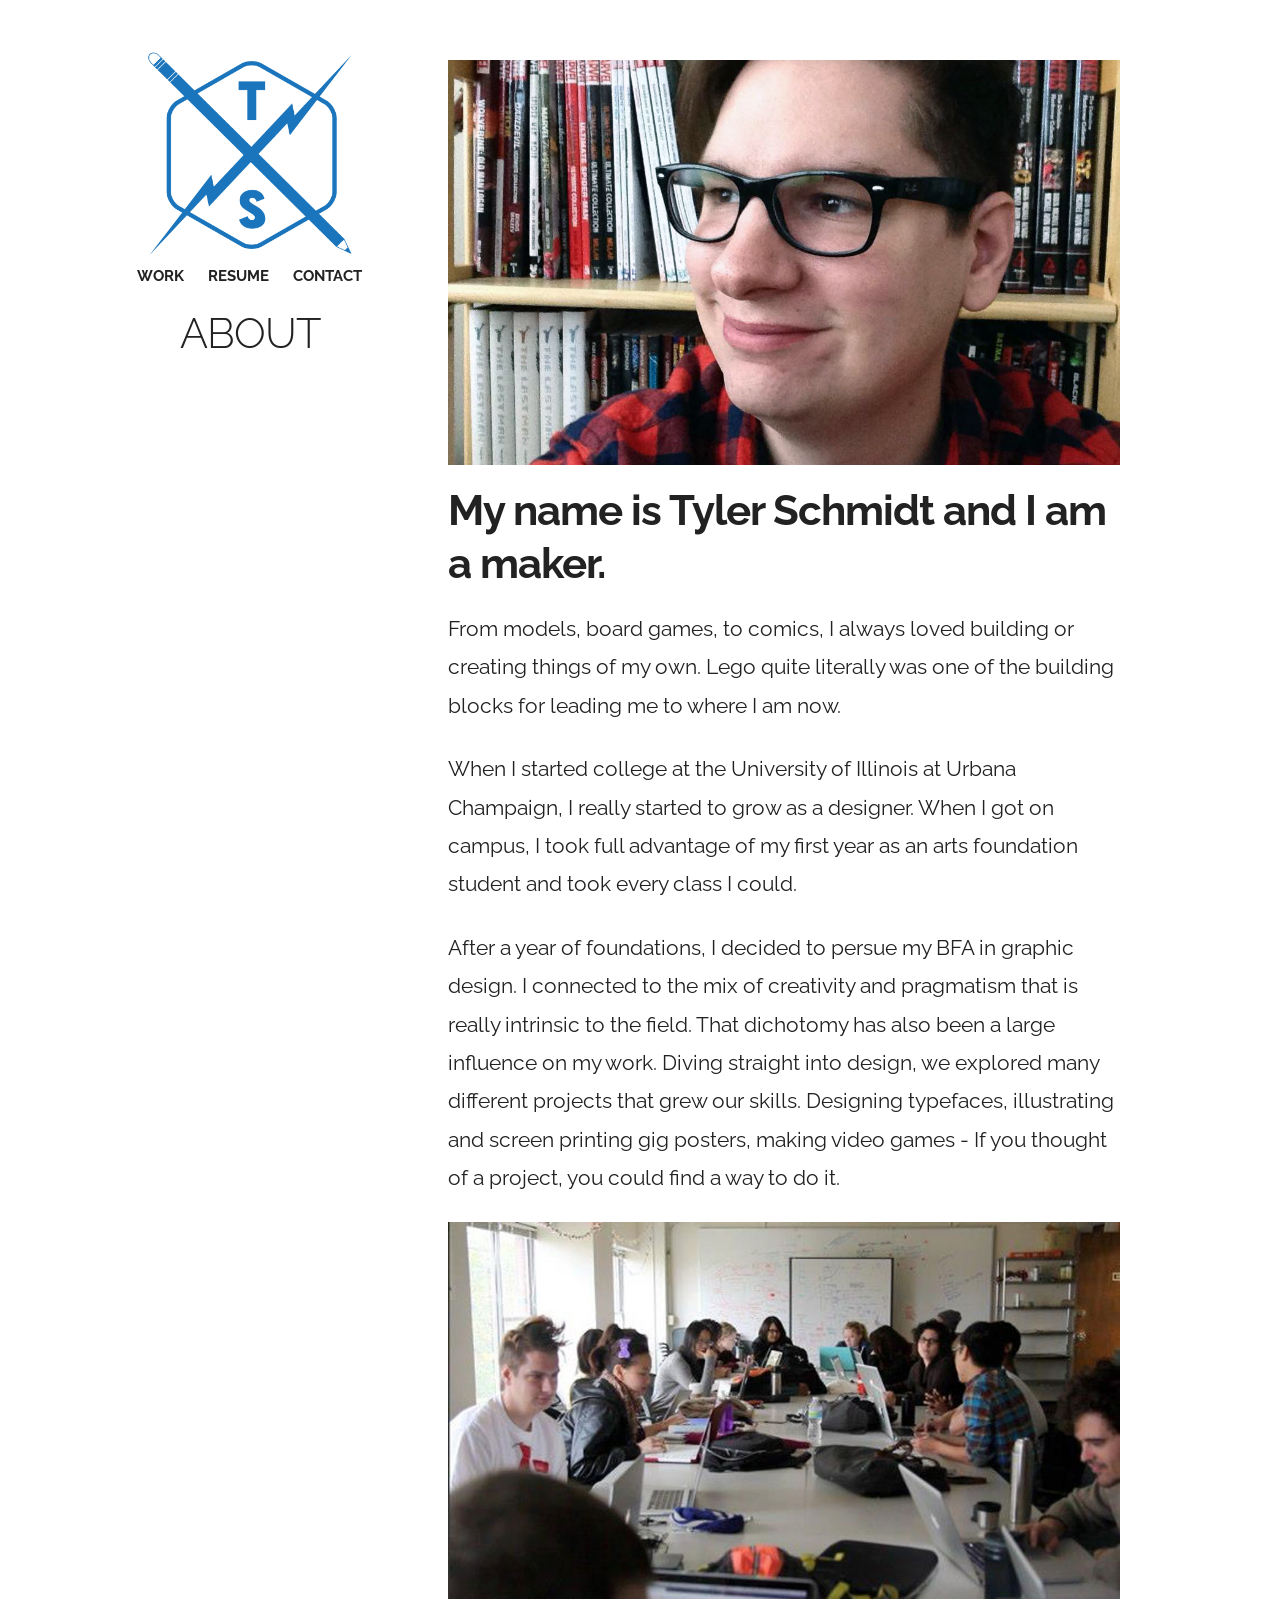
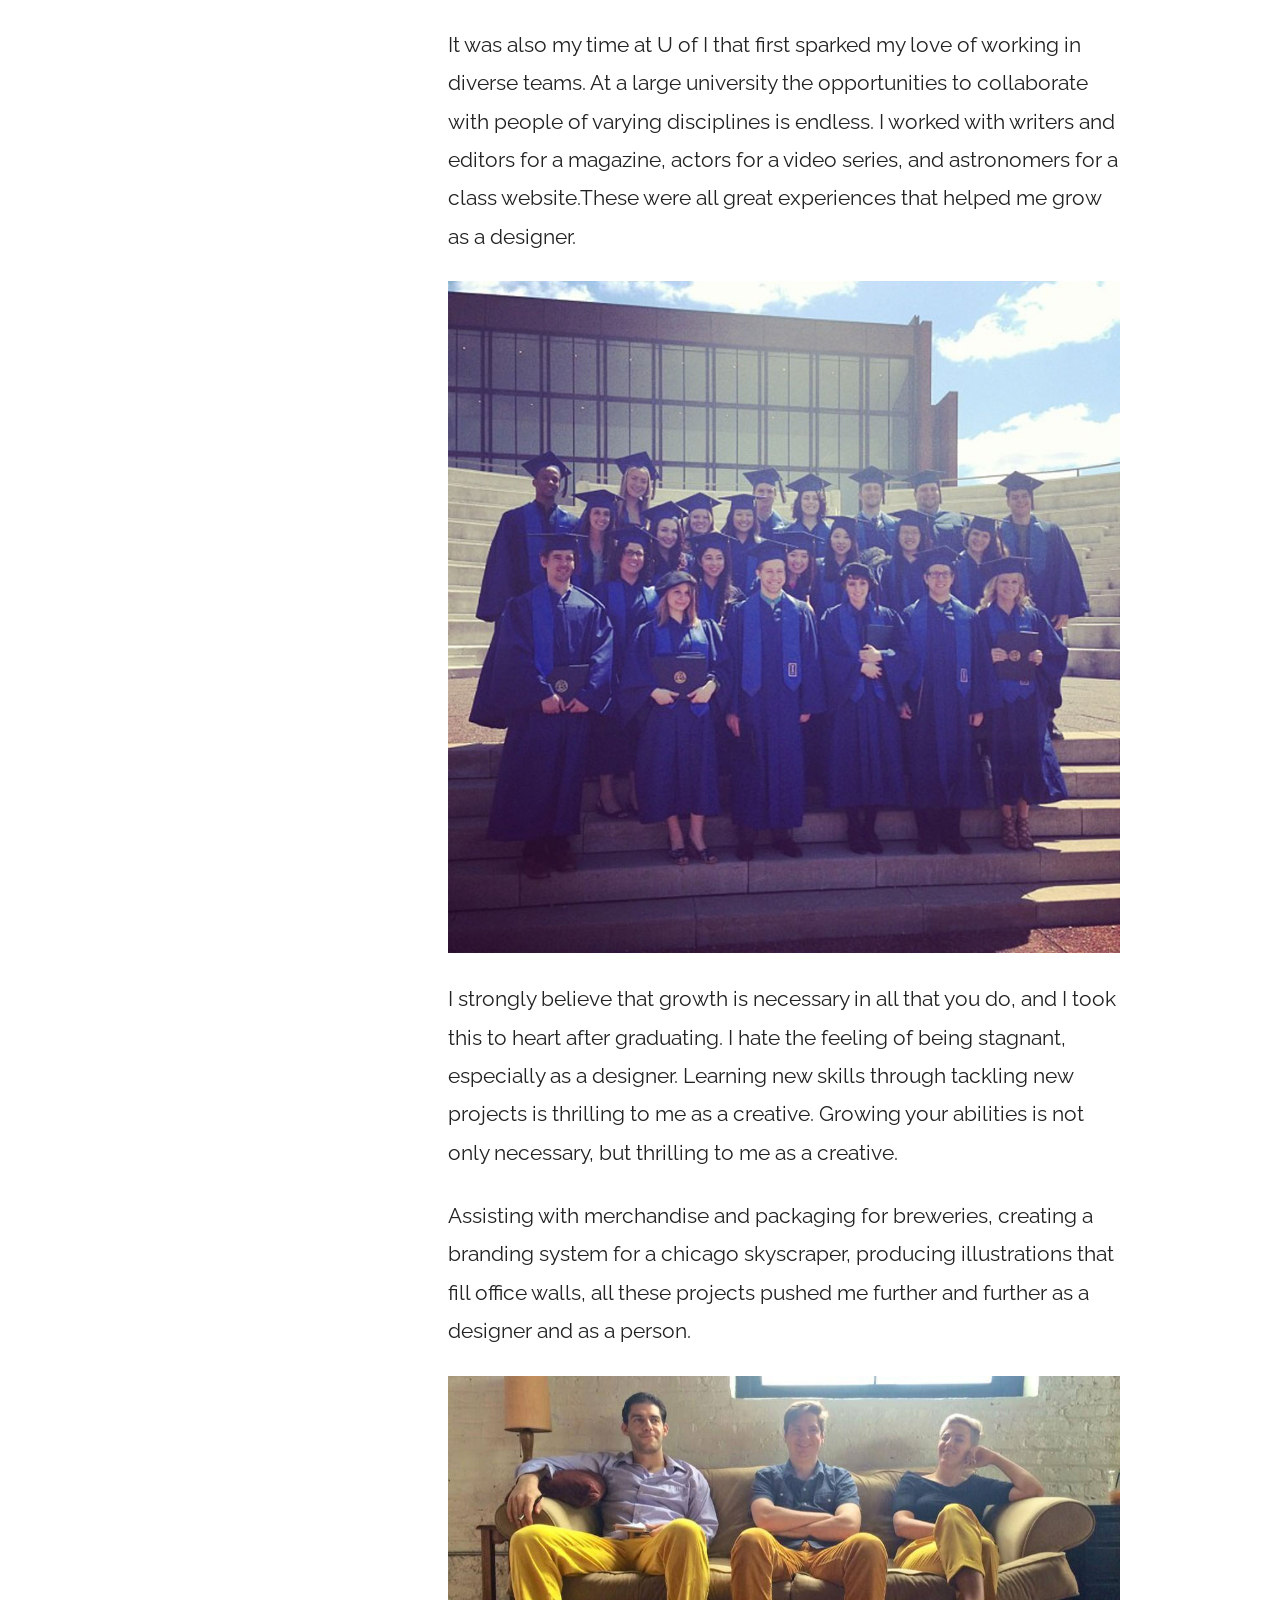
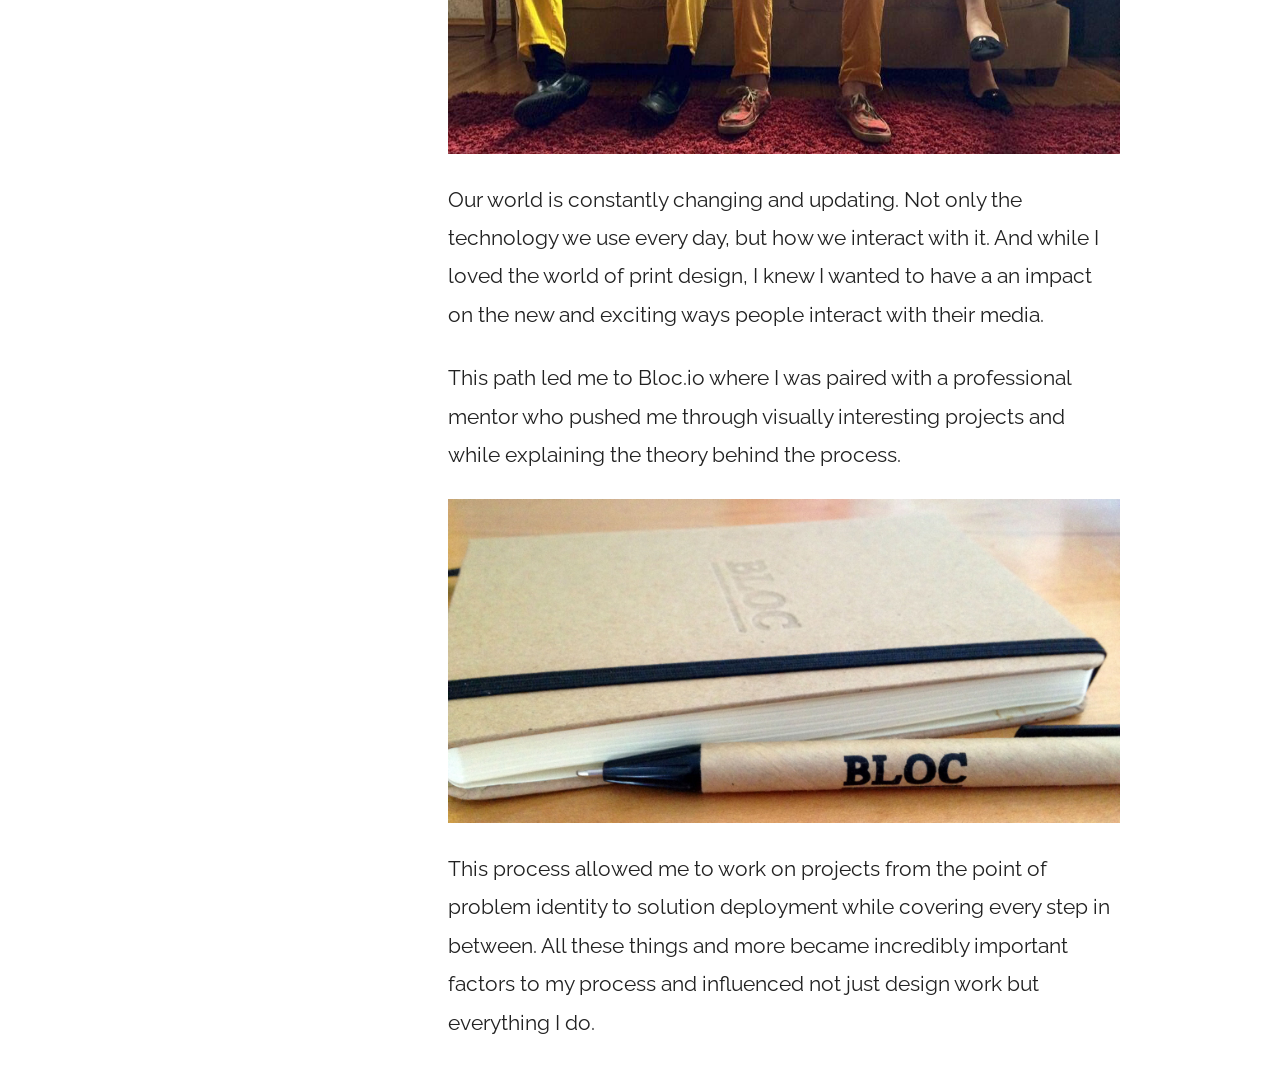
==== commit 78de21ba: "image slider, typography, cleanup" ====
--- a/about.html
+++ b/about.html
@@ -22,11 +22,21 @@
   <link rel="stylesheet" href="css/skeleton.css">
   <link rel="stylesheet" href="css/normalize.css">
   <link rel="stylesheet" href="css/styles.css">
-  <link rel="stylesheet" href="css/dist/css/unslider.css">
+  <link rel="stylesheet" href="sss/sss.css" type="text/css" media="all">
 
   <!-- Favicon
   –––––––––––––––––––––––––––––––––––––––––––––––––– -->
   <link rel="icon" type="image/png" href="images/logo-2.png">
+
+  <!-- JS
+  –––––––––––––––––––––––––––––––––––––––––––––––––– -->
+  <script src="http://ajax.googleapis.com/ajax/libs/jquery/1.9.0/jquery.min.js"></script>
+  <script src="sss/sss.min.js"></script>
+  <script>
+  jQuery(function($) {
+  $('.slider').sss();
+  });
+  </script>
 
 </head>
 <body>
@@ -41,11 +51,11 @@
         <img class="scale" src="images/logo-2.png">
         </a>
         <div class="links">
-       <a href="work.html"><b>WORK</b></a>
-       <a href="resume.html"><b>RESUME</b></a>
-       <a href="contact.html"><b>CONTACT</b></a>
+       <a class="bold" href="work.html">WORK</a>
+       <a class="bold" href="resume.html">RESUME</a>
+       <a class="bold" href="contact.html">CONTACT</a>
         </div>
-       <h2>ABOUT</h2>
+       <h2 class="page-2">ABOUT</h2>
       </div>
       <div class="fixed-right">
         <div class="header"></div>
@@ -59,15 +69,18 @@
           <p>
           After a year of foundations, I decided to persue my BFA in graphic design. I connected to the mix of creativity and pragmatism that is really intrinsic to the field. That dichotomy has also been a large influence on my work. Diving straight into design, we explored many different projects that grew our skills. Designing typefaces, illustrating and screen printing gig posters, making video games - If you thought of a project, you could find a way to do it. 
           </p>
+          <img class="img" src="images/studio.jpg">
           <p>
           It was also my time at U of I that first sparked my love of working in diverse teams. At a large university the opportunities to collaborate with people of varying disciplines is endless. I worked with writers and editors for a magazine, actors for a video series, and astronomers for a class website.These were all great experiences that helped me grow as a designer.
           </p>
+          <img class="img" src="images/grad.jpg">
           <p>
           I strongly believe that growth is necessary in all that you do, and I took this to heart after graduating. I hate the feeling of being stagnant, especially as a designer. Learning new skills through tackling new projects is thrilling to me as a creative. Growing your abilities is not only necessary, but thrilling to me as a creative. 
           </p>
           <p>
           Assisting with merchandise and packaging for breweries, creating a branding system for a chicago skyscraper, producing illustrations that fill office walls, all these projects pushed me further and further as a designer and as a person.
           </p>
+          <img class="img" src="images/yellow.jpg">
           <p>
           Our world is constantly changing and updating. Not only the technology we use every day, but how we interact with it. And while I loved the world of print design, I knew I wanted to have a an impact on the new and exciting ways people interact with their media. 
           </p>
--- a/css/styles.css
+++ b/css/styles.css
@@ -1,5 +1,9 @@
 .links {
   word-spacing: 20px
+}
+
+.work-links {
+  margin-top: 10%;
 }
 
 .img {
@@ -8,9 +12,9 @@
 }
 
 .scale-work {
-  max-width: 80%;
+  height: 70%;
   padding-top: 15px;
-  margin: auto;
+  margin: 0 auto;
 }
 
 .scale {
@@ -40,15 +44,16 @@
 }
 
 .main-nav {
-  width: 50%;
-  height: 33vh;
-  text-align: center;
-  float: left;
+  width: 100%;
+  height: 40vh;
+  text-align: center;
+  float: left;
+  padding: 0 auto;
 }
 
 .tappist {
-  width: 50%;
-  height: 33vh;
+  width: 100%;
+  height: 40vh;
   text-align: center;
   float: left;
   background-image: url('../images/tappist.png');
@@ -57,8 +62,8 @@
 }
 
 .waystone {
-  width: 50%;
-  height: 33vh;
+  width: 100%;
+  height: 40vh;
   text-align: center;
   float: left;
   background-image: url('../images/waystone.jpg');
@@ -67,8 +72,8 @@
 }
 
 .branding {
-  width: 50%;
-  height: 33vh;
+  width: 100%;
+  height: 40vh;
   text-align: center;
   float: left;
   background-image: url('../images/homebrewing.jpg');
@@ -77,8 +82,8 @@
 }
 
 .marketing {
-  width: 50%;
-  height: 33vh;
+  width: 100%;
+  height: 40vh;
   text-align: center;
   float: left;
   background-image: url('../images/marketing.jpg');
@@ -87,25 +92,13 @@
 }
 
 .more {
-  width: 50%;
-  height: 33vh;
+  width: 100%;
+  height: 40vh;
   text-align: center;
   float: left;
   background-image: url('../images/more.jpg');
   background-size: cover;
   background-position: center center;
-}
-
-.tappist:hover > .overlay {
-    position: absolute;
-    top: 0;
-    width:100%;
-    height:100%;
-    left: 0;
-    background-color:#000;
-    opacity:0.5;
-    z-index: 100;
-    display: block;
 }
 
 .info {
@@ -142,6 +135,7 @@
   height: 25vh;
   margin-top: 10px;
   text-align: center;
+  margin-bottom: 20px;
 }
 
 .header-waystone {
@@ -151,10 +145,35 @@
   height: 25vh;
   margin-top: 10px;
   text-align: center;
+  margin-bottom: 20px;
 }
 
 .bold {
   font-weight: 700;
+}
+
+.resume-sub {
+  background-color: #1b75bb;
+  color: white;
+  padding: 5px;
+  padding-left: 20px;
+}
+
+.resume-title {
+  margin-top: -25px;
+}
+
+.resume-description {
+  margin-top: -15px;
+  margin-bottom: 50px;
+}
+
+.resume-education {
+  margin-top: -20px;
+}
+
+.resume-date {
+  margin-top: -25px;
 }
 
 
@@ -198,10 +217,87 @@
   max-width: 100%;
   padding-bottom: 20px;
   }
-}
-
-
-
+
+  .work-links {
+  margin-top: 10%;
+  }
+
+  .main-nav {
+  width: 50%;
+  height: 33vh;
+  text-align: center;
+  float: left;
+  padding: 0 auto;
+}
+
+  .tappist {
+  width: 50%;
+  height: 33vh;
+  text-align: center;
+  float: left;
+  background-image: url('../images/tappist.png');
+  background-size: cover;
+  background-position: center center;
+}
+
+.waystone {
+  width: 50%;
+  height: 33vh;
+  text-align: center;
+  float: left;
+  background-image: url('../images/waystone.jpg');
+  background-size: cover;
+  background-position: center center;
+}
+
+.branding {
+  width: 50%;
+  height: 33vh;
+  text-align: center;
+  float: left;
+  background-image: url('../images/homebrewing.jpg');
+  background-size: cover;
+  background-position: center center;
+}
+
+.marketing {
+  width: 50%;
+  height: 33vh;
+  text-align: center;
+  float: left;
+  background-image: url('../images/marketing.jpg');
+  background-size: cover;
+  background-position: center center;
+}
+
+.more {
+  width: 50%;
+  height: 33vh;
+  text-align: center;
+  float: left;
+  background-image: url('../images/more.jpg');
+  background-size: cover;
+  background-position: center center;
+}
+
+}
+
+.page {
+  margin-top: 20px;
+}
+
+.page-2 {
+  margin-top: 20px;
+  margin-bottom: 20px;
+}
+
+.button {
+  margin-bottom: 20px;
+}
+
+.social {
+  margin-bottom: 150px;
+}
 
 article {
   padding-top: 50px;
--- a/sss/sss.css
+++ b/sss/sss.css
@@ -0,0 +1,51 @@
+.sss {
+	height: 0;
+	margin: 0; 
+	padding: 0;
+	position: relative;
+	display: block;
+	overflow: hidden;
+}
+
+.ssslide {
+	width: 100%;
+	margin: 0;
+	padding: 0;
+	position: absolute;
+	top: 0;
+	left: 0;
+	display: none;
+	overflow: hidden;
+}
+
+.ssslide img {
+	max-width: 100%;
+	height: auto;
+	margin: 0;
+	padding: 0;
+	position: relative;
+	display: block;
+}
+
+.sssnext, .sssprev {
+	width: 25px;
+	height: 100%;
+	margin: 0;
+	position: absolute;
+	top: 0;
+	background: url('images/arr.png') no-repeat;
+}
+
+.sssprev {
+	left: 3%;
+	background-position: 0 50%;
+}
+
+.sssnext {
+	right: 3%;
+	background-position: -26px 50%;
+}
+
+.sssprev:hover, .sssnext:hover {
+	cursor: pointer;
+}
